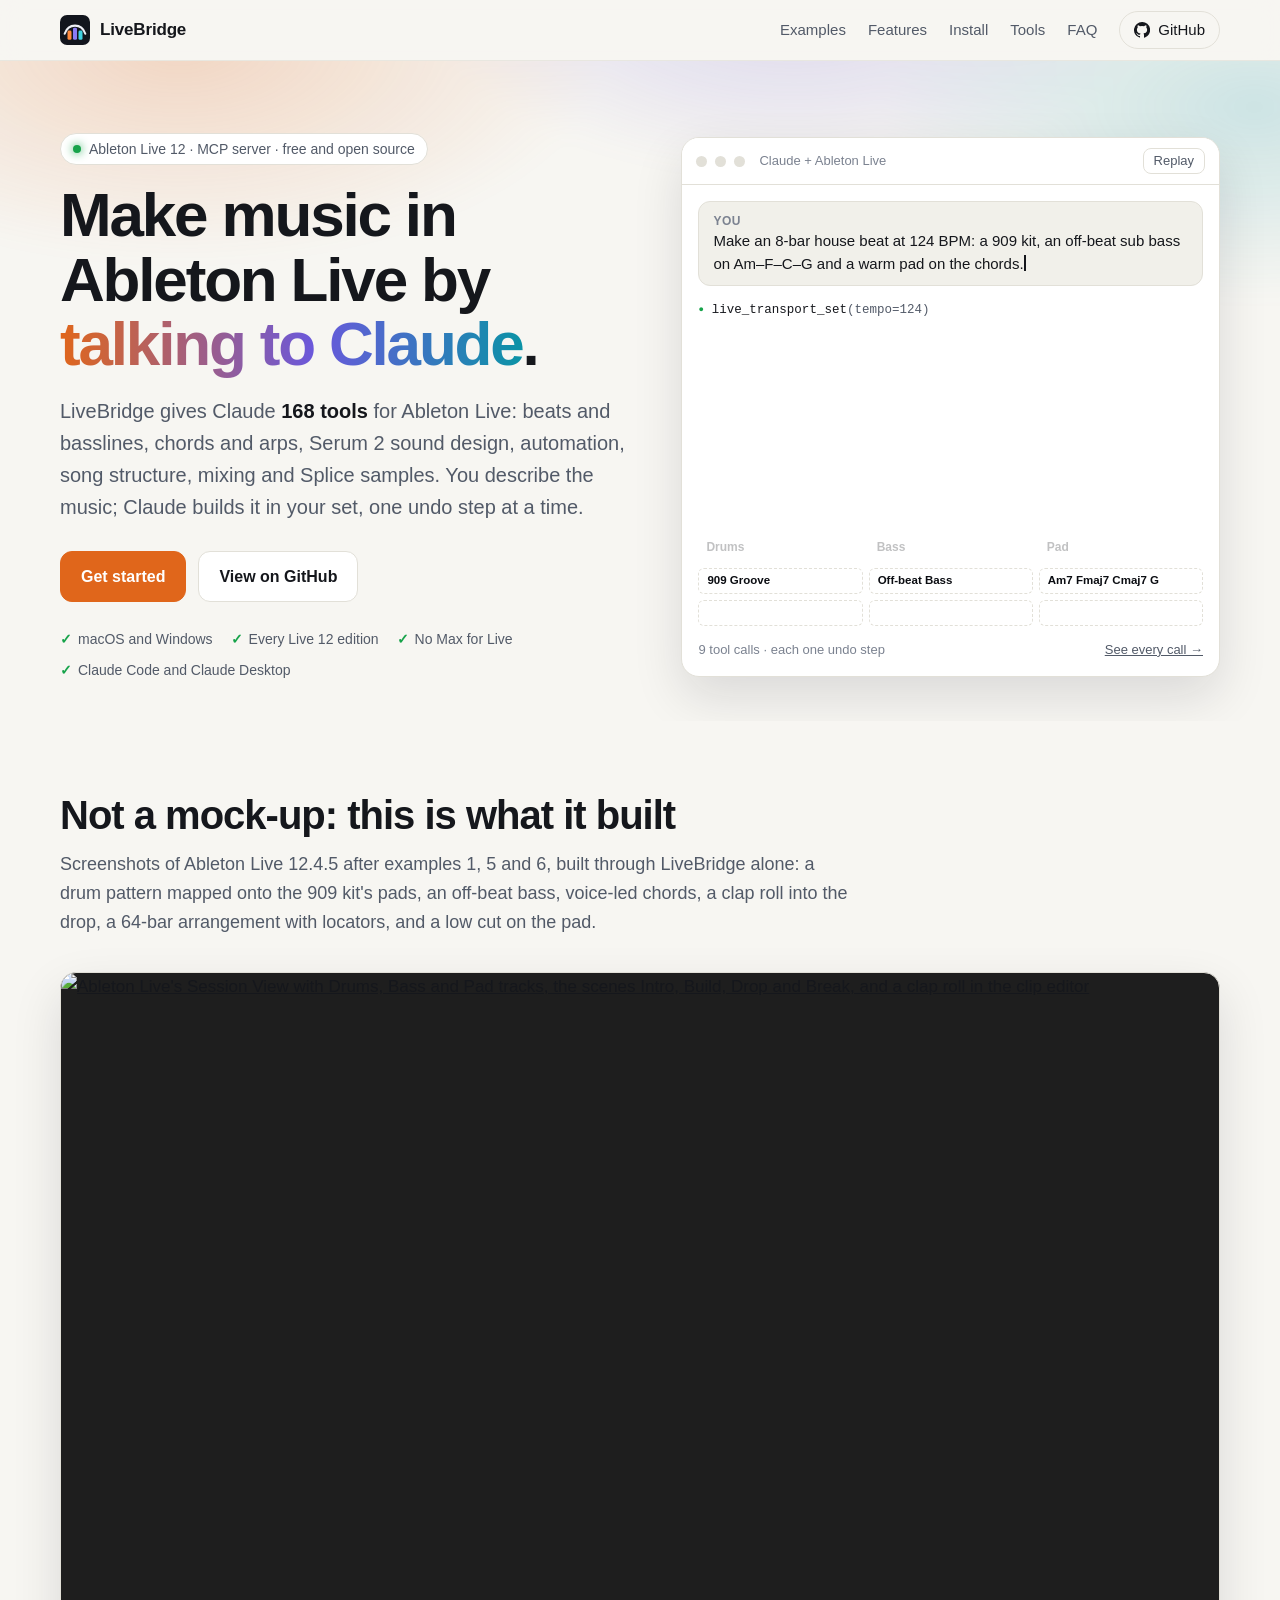
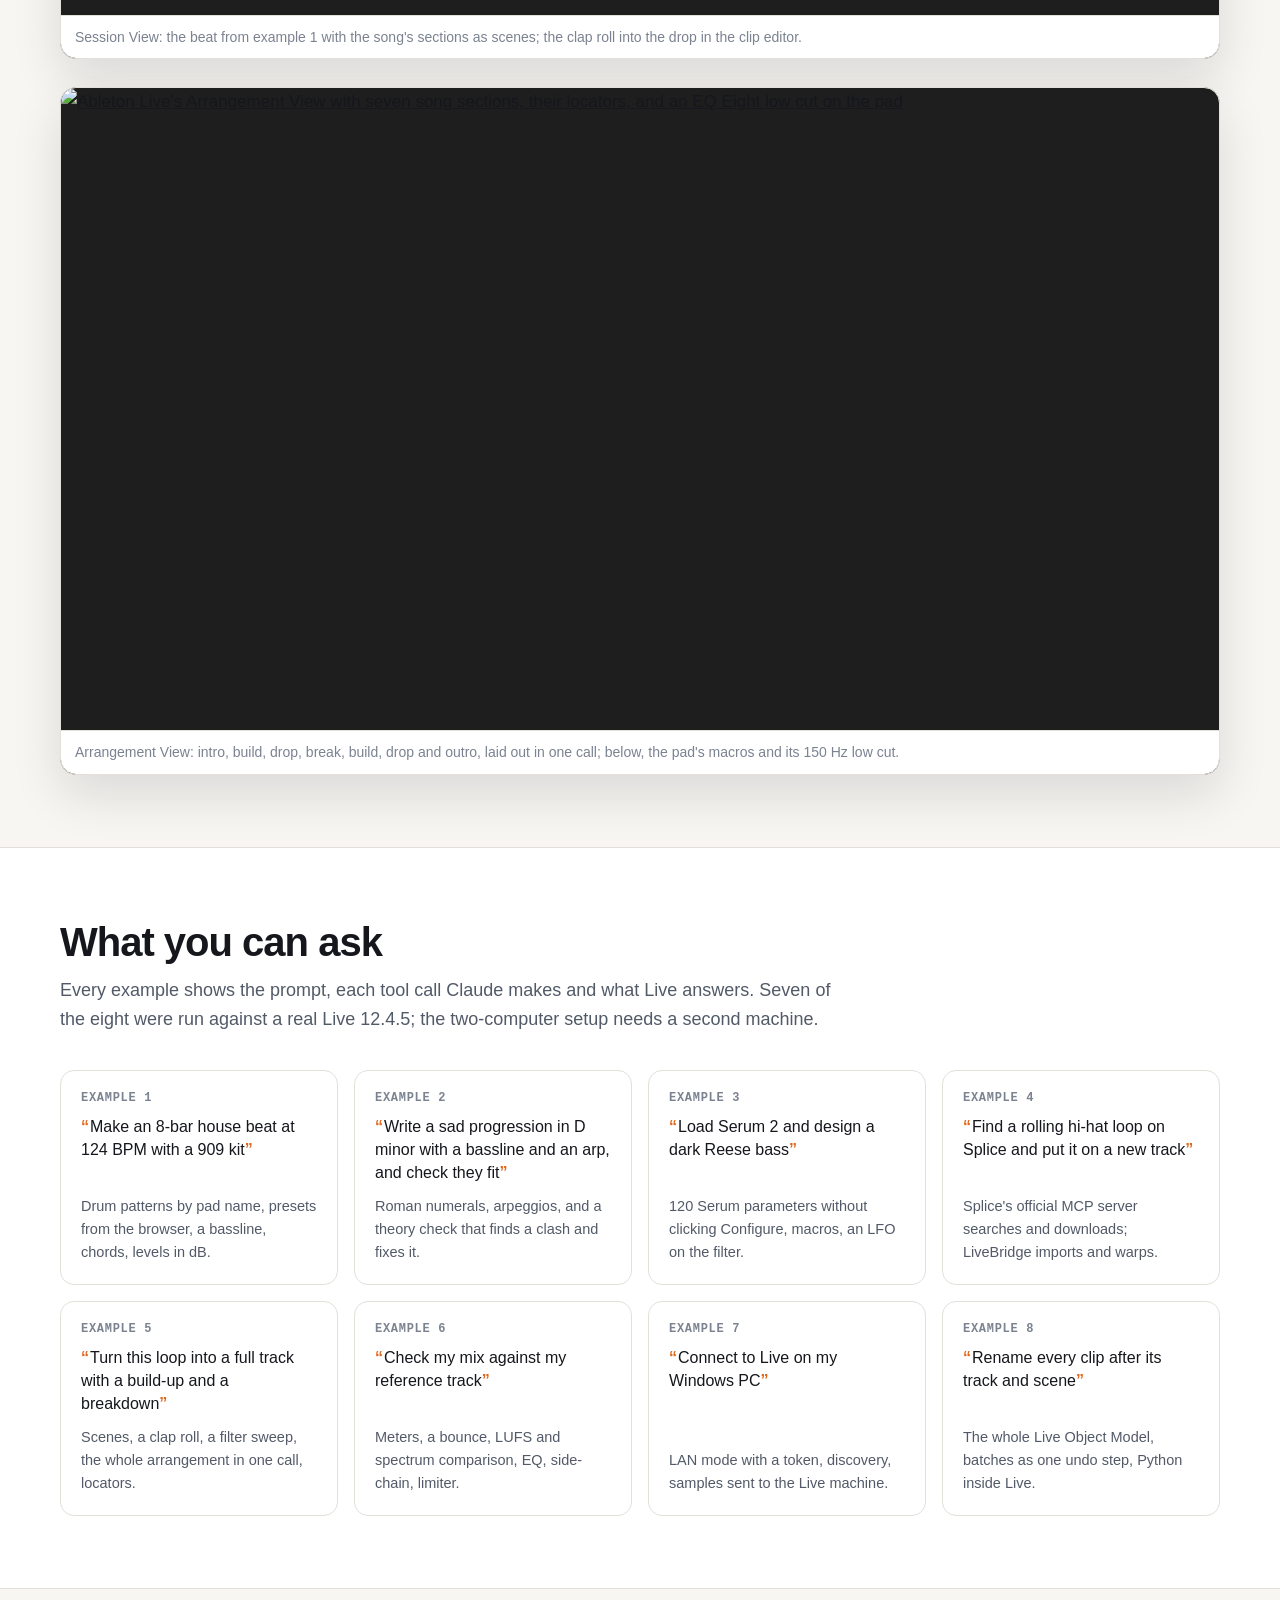
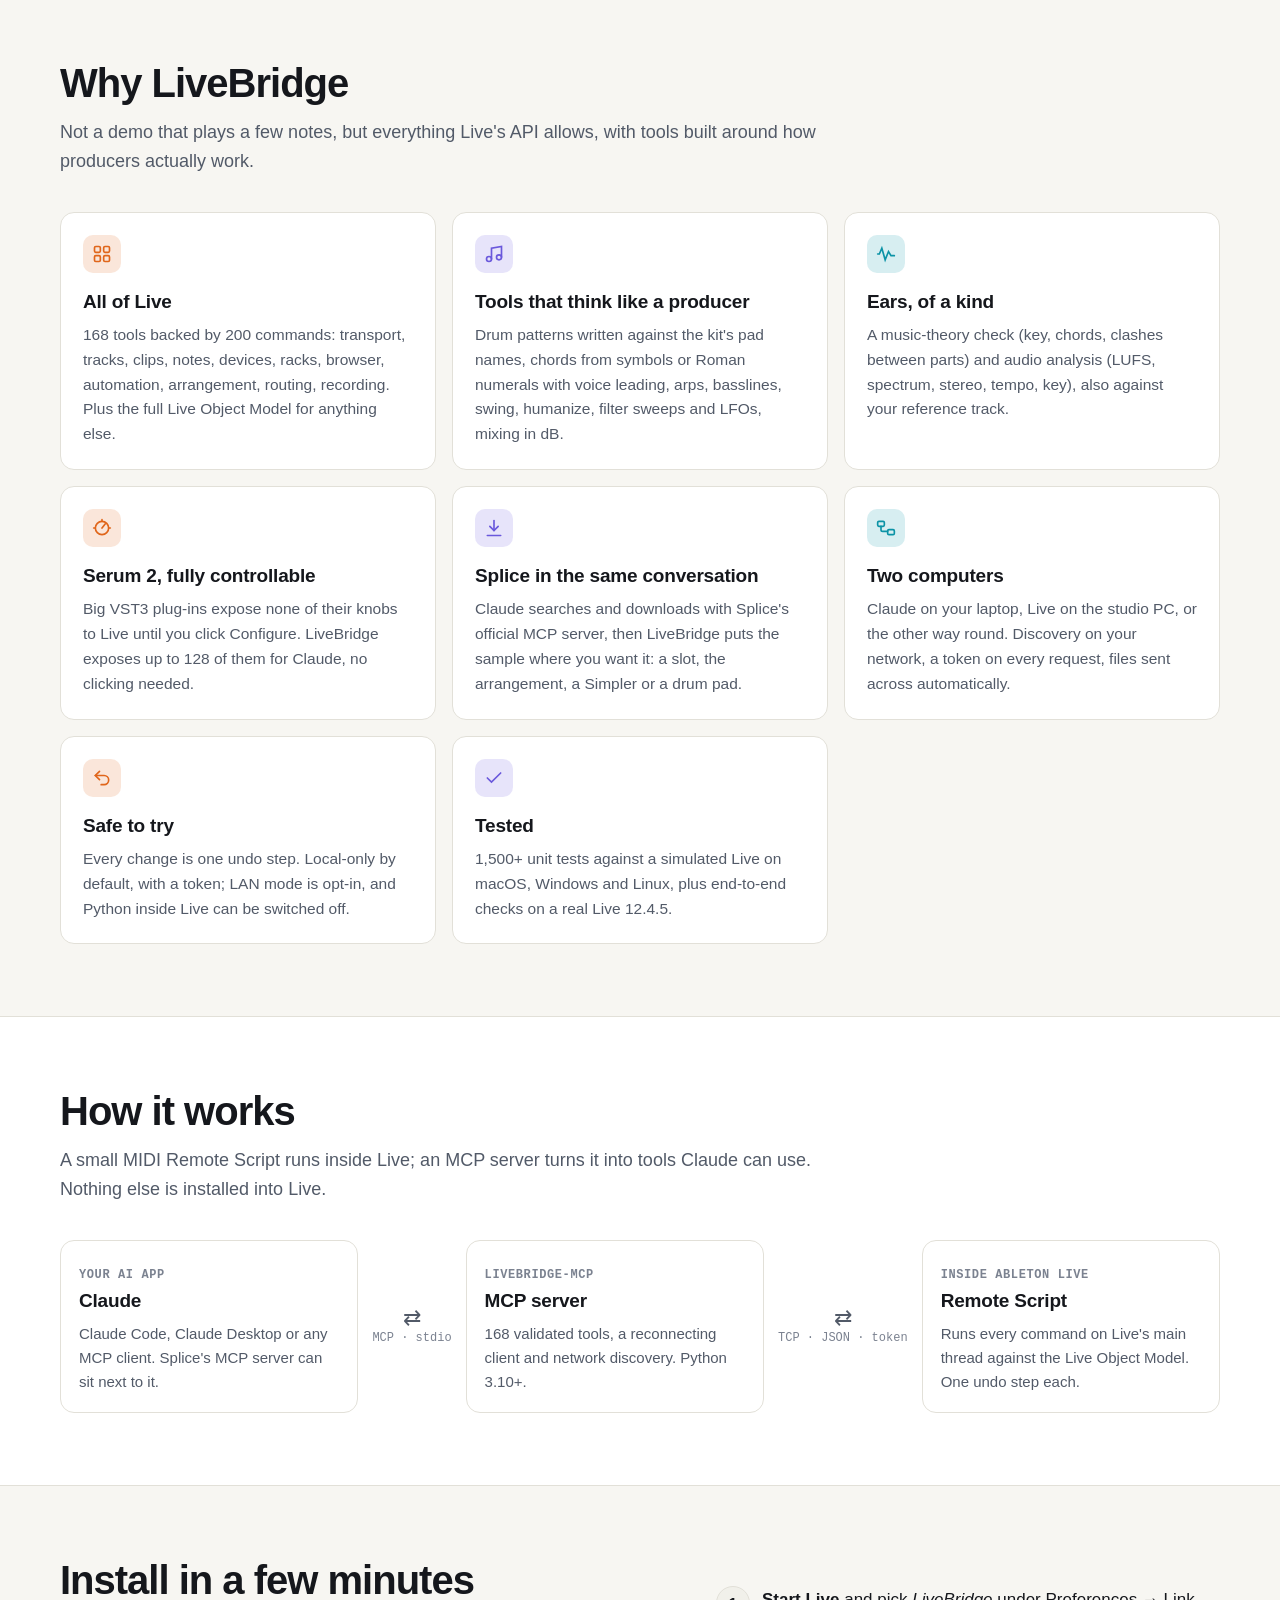
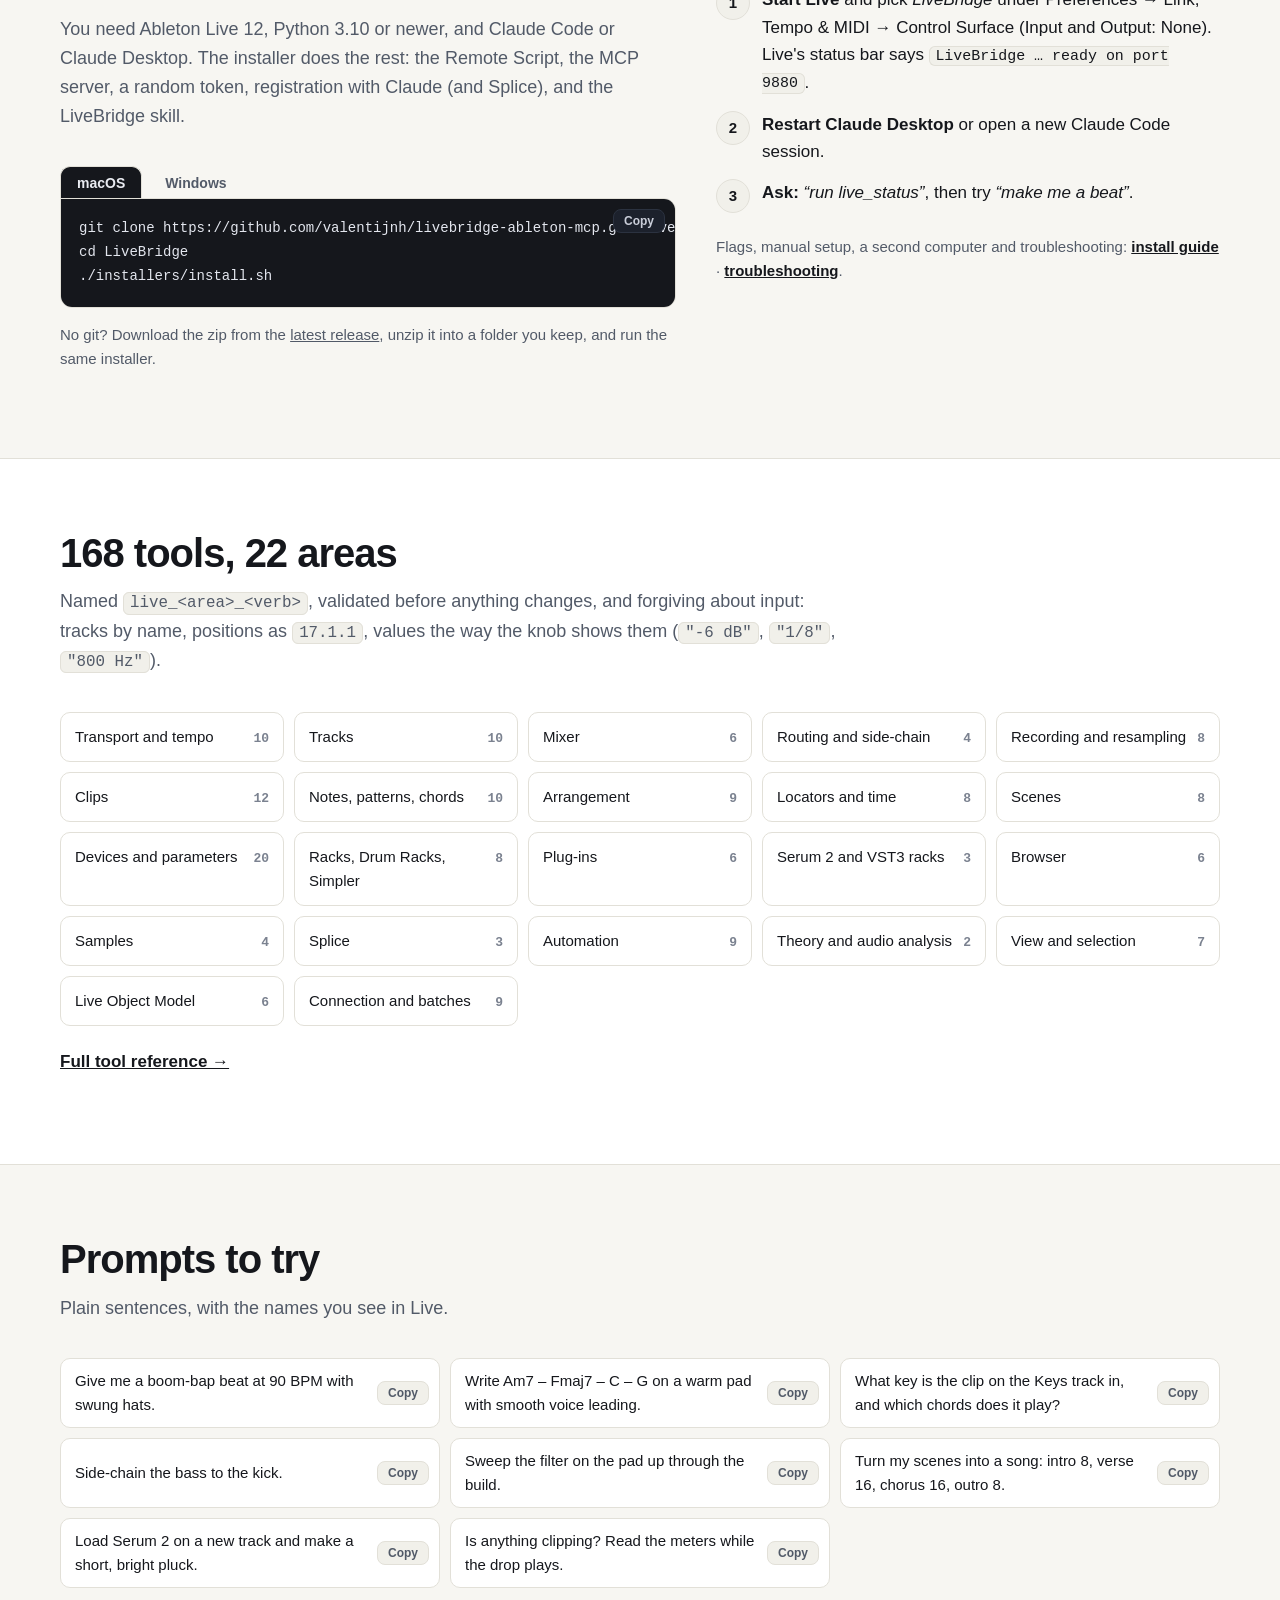
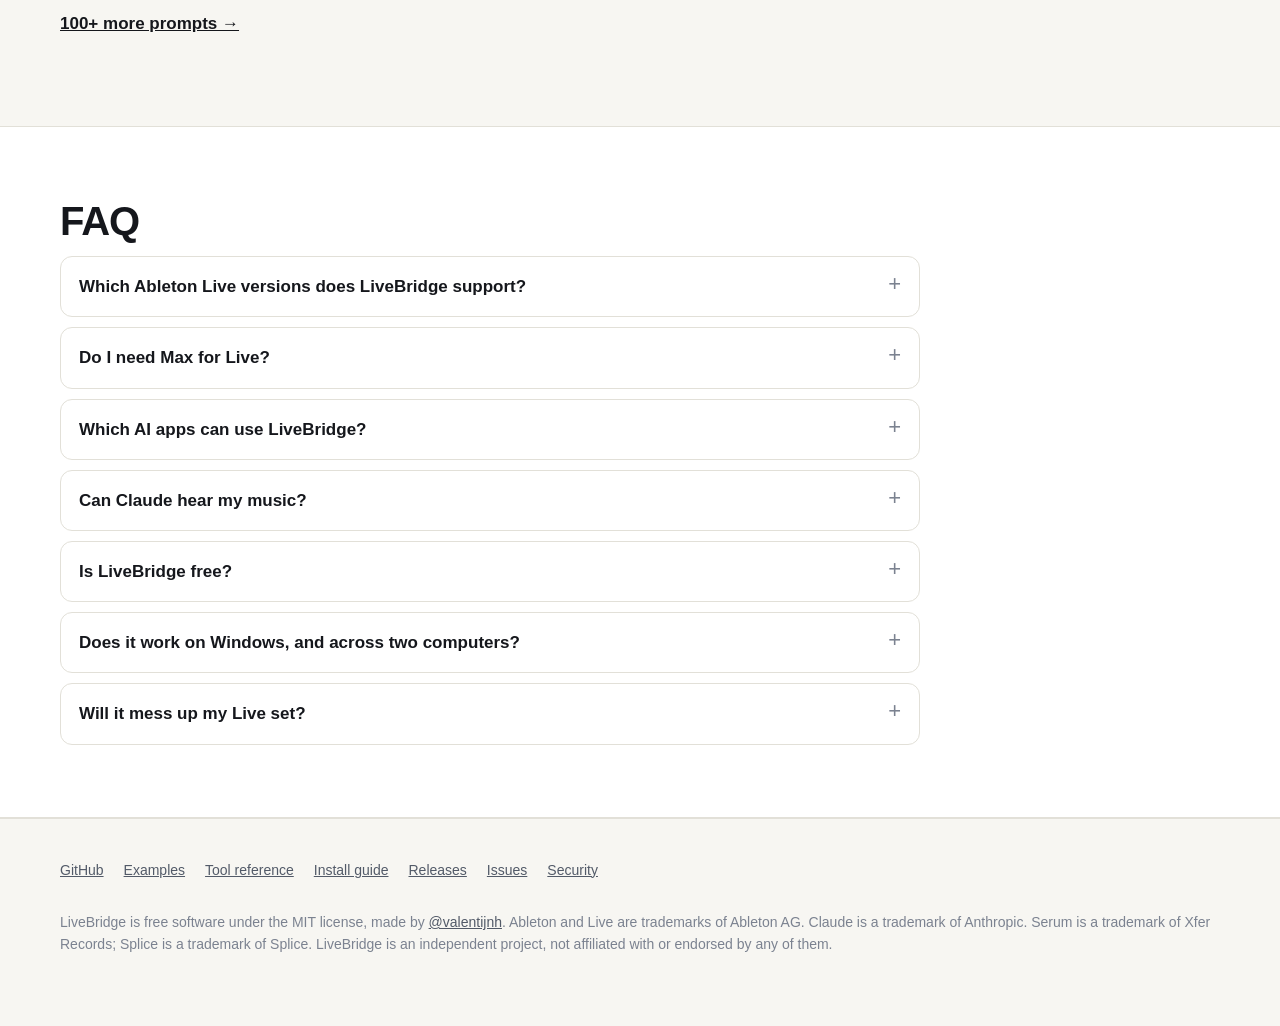
==== site/index.html @ 8981611c "Examples, website and GitHub setup so LiveBridge can be found - README: new front page (what you can" ====
<!doctype html>
<html lang="en">
<head>
<meta charset="utf-8">
<meta name="viewport" content="width=device-width, initial-scale=1">
<title>LiveBridge · Ableton Live MCP server for Claude</title>
<meta name="description" content="Make music in Ableton Live 12 by talking to Claude. Free, open-source MCP server with 168 tools: beats, chords, Serum 2, automation, arrangement, Splice.">
<meta name="keywords" content="Ableton Live MCP, Ableton MCP server, Claude Ableton, AI music production, Model Context Protocol, Ableton Live 12, Serum 2, Splice, Remote Script, Claude Code, Claude Desktop">
<link rel="canonical" href="https://valentijnh.github.io/livebridge-ableton-mcp/">
<meta name="theme-color" content="#0b0d12">
<meta name="color-scheme" content="dark light">
<link rel="icon" href="assets/logo.svg" type="image/svg+xml">
<link rel="apple-touch-icon" href="assets/apple-touch-icon.png">

<meta property="og:type" content="website">
<meta property="og:site_name" content="LiveBridge">
<meta property="og:title" content="LiveBridge · Make music in Ableton Live by talking to Claude">
<meta property="og:description" content="Free, open-source MCP server with 168 tools for Ableton Live 12: beats, chords, Serum 2, automation, arrangement, mixing and Splice samples. macOS and Windows.">
<meta property="og:url" content="https://valentijnh.github.io/livebridge-ableton-mcp/">
<meta property="og:image" content="https://valentijnh.github.io/livebridge-ableton-mcp/assets/social-preview.png">
<meta property="og:image:width" content="1280">
<meta property="og:image:height" content="640">
<meta property="og:image:alt" content="LiveBridge: make music in Ableton Live by talking to Claude">
<meta name="twitter:card" content="summary_large_image">
<meta name="twitter:title" content="LiveBridge · Ableton Live MCP server for Claude">
<meta name="twitter:description" content="Make music in Ableton Live 12 by talking to Claude. 168 tools, macOS and Windows, free and open source.">
<meta name="twitter:image" content="https://valentijnh.github.io/livebridge-ableton-mcp/assets/social-preview.png">

<link rel="stylesheet" href="assets/site.css">
<script src="assets/site.js" defer></script>

<script type="application/ld+json">
{
  "@context": "https://schema.org",
  "@graph": [
    {
      "@type": "SoftwareApplication",
      "@id": "https://valentijnh.github.io/livebridge-ableton-mcp/#app",
      "name": "LiveBridge",
      "alternateName": "LiveBridge Ableton Live MCP server",
      "description": "An MCP server and Ableton Live Remote Script that lets Claude control Ableton Live 12: tracks, clips, MIDI, drum patterns, chords, devices, Serum 2 and other VST3 plug-ins, automation, arrangement, mixing, recording and Splice samples.",
      "url": "https://valentijnh.github.io/livebridge-ableton-mcp/",
      "downloadUrl": "https://github.com/valentijnh/livebridge-ableton-mcp/releases/latest",
      "image": "https://valentijnh.github.io/livebridge-ableton-mcp/assets/social-preview.png",
      "screenshot": "https://valentijnh.github.io/livebridge-ableton-mcp/assets/live-session.png",
      "applicationCategory": "MultimediaApplication",
      "applicationSubCategory": "Music production",
      "operatingSystem": "macOS, Windows",
      "softwareVersion": "1.0.0",
      "softwareRequirements": "Ableton Live 12, Python 3.10+, Claude Code or Claude Desktop",
      "isAccessibleForFree": true,
      "offers": { "@type": "Offer", "price": "0", "priceCurrency": "EUR" },
      "license": "https://opensource.org/licenses/MIT",
      "author": { "@type": "Person", "name": "Valentijn", "url": "https://github.com/valentijnh" },
      "keywords": "Ableton Live, MCP, Model Context Protocol, Claude, AI music production, Serum 2, Splice"
    },
    {
      "@type": "SoftwareSourceCode",
      "name": "livebridge-ableton-mcp",
      "codeRepository": "https://github.com/valentijnh/livebridge-ableton-mcp",
      "programmingLanguage": "Python",
      "license": "https://opensource.org/licenses/MIT",
      "targetProduct": { "@id": "https://valentijnh.github.io/livebridge-ableton-mcp/#app" }
    },
    {
      "@type": "FAQPage",
      "mainEntity": [
        { "@type": "Question", "name": "Which Ableton Live versions does LiveBridge support?",
          "acceptedAnswer": { "@type": "Answer", "text": "Ableton Live 12, in every edition. It was built and verified against Live 12.4.5 Suite. Live 11 is not supported." } },
        { "@type": "Question", "name": "Do I need Max for Live?",
          "acceptedAnswer": { "@type": "Answer", "text": "No. LiveBridge is a MIDI Remote Script, the same kind of script that drives Push and other controllers, so it runs in every edition of Live 12." } },
        { "@type": "Question", "name": "Which AI apps can use LiveBridge?",
          "acceptedAnswer": { "@type": "Answer", "text": "Claude Code and Claude Desktop, which the installer sets up, and any other MCP client that can start a local stdio server." } },
        { "@type": "Question", "name": "Can Claude hear my music?",
          "acceptedAnswer": { "@type": "Answer", "text": "Not directly. Claude reads what Live knows (notes, devices, parameters, levels), checks harmony with a music-theory analysis and measures bounced audio: loudness, spectrum, stereo, tempo and key." } },
        { "@type": "Question", "name": "Is LiveBridge free?",
          "acceptedAnswer": { "@type": "Answer", "text": "Yes, LiveBridge is free and open source under the MIT license. You need Ableton Live 12 and a Claude plan; Splice is optional." } },
        { "@type": "Question", "name": "Does LiveBridge work on Windows and across two computers?",
          "acceptedAnswer": { "@type": "Answer", "text": "Yes. It runs on macOS and Windows, and Claude and Live can run on two different computers in your network, Mac and PC mixed." } },
        { "@type": "Question", "name": "Will it mess up my Live set?",
          "acceptedAnswer": { "@type": "Answer", "text": "Every change Claude makes is one undo step in Live. Claude asks before deleting or overwriting your material and does not start playback or recording unless asked. Save your set yourself: Live's API cannot save." } }
      ]
    }
  ]
}
</script>
</head>
<body>
<a class="skip" href="#main">Skip to content</a>

<header class="top">
  <div class="wrap">
    <a class="brand" href="./" aria-label="LiveBridge home"><img src="assets/logo.svg" alt="" width="30" height="30">LiveBridge</a>
    <nav class="nav" aria-label="Main">
      <a href="#examples">Examples</a>
      <a href="#features">Features</a>
      <a href="#install">Install</a>
      <a href="#tools">Tools</a>
      <a href="#faq">FAQ</a>
      <a class="gh" href="https://github.com/valentijnh/livebridge-ableton-mcp">
        <svg width="16" height="16" viewBox="0 0 16 16" aria-hidden="true" fill="currentColor"><path d="M8 0a8 8 0 0 0-2.53 15.59c.4.07.55-.17.55-.38v-1.33c-2.23.48-2.7-1.07-2.7-1.07-.36-.92-.89-1.17-.89-1.17-.73-.5.05-.49.05-.49.8.06 1.23.83 1.23.83.72 1.22 1.88.87 2.34.66.07-.52.28-.87.5-1.07-1.78-.2-3.64-.89-3.64-3.95 0-.87.31-1.59.82-2.15-.08-.2-.36-1.02.08-2.12 0 0 .67-.21 2.2.82a7.6 7.6 0 0 1 4 0c1.53-1.04 2.2-.82 2.2-.82.44 1.1.16 1.92.08 2.12.51.56.82 1.27.82 2.15 0 3.07-1.87 3.75-3.65 3.95.29.25.54.73.54 1.48v2.2c0 .21.15.46.55.38A8 8 0 0 0 8 0Z"/></svg>
        GitHub
      </a>
    </nav>
  </div>
</header>

<main id="main">
<section class="hero">
  <div class="wrap">
    <div>
      <span class="eyebrow"><span class="dot"></span> Ableton Live 12 · MCP server · free and open source</span>
      <h1>Make music in Ableton Live by <span class="grad">talking to Claude</span>.</h1>
      <p class="lede">LiveBridge gives Claude <strong>168 tools</strong> for Ableton Live: beats and basslines,
        chords and arps, Serum 2 sound design, automation, song structure, mixing and Splice samples.
        You describe the music; Claude builds it in your set, one undo step at a time.</p>
      <div class="cta">
        <a class="btn primary" href="#install">Get started</a>
        <a class="btn" href="https://github.com/valentijnh/livebridge-ableton-mcp">View on GitHub</a>
      </div>
      <ul class="facts">
        <li>macOS and Windows</li>
        <li>Every Live 12 edition</li>
        <li>No Max for Live</li>
        <li>Claude Code and Claude Desktop</li>
      </ul>
    </div>

    <div class="demo" data-demo aria-label="Demo: Claude builds a house beat in Ableton Live">
      <div class="demo-bar"><i></i><i></i><i></i><span>Claude + Ableton Live</span>
        <button type="button" data-replay>Replay</button></div>
      <div class="demo-body">
        <div class="msg you"><b>You</b><span data-typed="Make an 8-bar house beat at 124 BPM: a 909 kit, an off-beat sub bass on Am–F–C–G and a warm pad on the chords."></span><span class="caret" aria-hidden="true"></span></div>
        <ol class="calls" aria-label="Tool calls Claude makes">
          <li><span class="fn">live_transport_set</span>(tempo=124)</li>
          <li><span class="fn">live_browser_load</span>("909 Core Kit", new_track=true)</li>
          <li><span class="fn">live_clip_write_pattern</span>(track="Drums", repeat=8)</li>
          <li><span class="fn">live_browser_load</span>("Sub Bass", new_track=true)</li>
          <li><span class="fn">live_clip_write_pattern</span>(track="Bass", step="1/8")</li>
          <li><span class="fn">live_browser_load</span>("Warm Analog Pad", new_track=true)</li>
          <li><span class="fn">live_clip_write_chords</span>("Am7 Fmaj7 Cmaj7 G")</li>
          <li><span class="fn">live_mixer_set_many</span>(-6 dB, -9 dB, -15 dB)</li>
          <li><span class="fn">live_scene_fire</span>(scene="Groove")</li>
        </ol>
        <div class="session" aria-label="Live's Session View">
          <div class="head" data-after="1" data-color="c-orange">Drums</div>
          <div class="head" data-after="3" data-color="c-violet">Bass</div>
          <div class="head" data-after="5" data-color="c-cyan">Pad</div>
          <div class="clip" data-after="2" data-color="c-orange">909 Groove</div>
          <div class="clip" data-after="4" data-color="c-violet">Off-beat Bass</div>
          <div class="clip" data-after="6" data-color="c-cyan">Am7 Fmaj7 Cmaj7 G</div>
          <div class="clip"></div><div class="clip"></div><div class="clip"></div>
        </div>
        <div class="demo-foot"><span>9 tool calls · each one undo step</span>
          <a href="https://github.com/valentijnh/livebridge-ableton-mcp/blob/main/examples/01-house-beat.md">See every call →</a></div>
      </div>
    </div>
  </div>
</section>

<section id="result" aria-labelledby="result-title">
  <div class="wrap">
    <h2 id="result-title">Not a mock-up: this is what it built</h2>
    <p class="sub">Screenshots of Ableton Live 12.4.5 after examples 1, 5 and 6, built through
      LiveBridge alone: a drum pattern mapped onto the 909 kit's pads, an off-beat bass,
      voice-led chords, a clap roll into the drop, a 64-bar arrangement with locators, and a
      low cut on the pad.</p>
    <div class="shots">
      <figure class="shot">
        <a href="assets/live-session.png"><img src="assets/live-session.png" alt="Ableton Live's Session View with Drums, Bass and Pad tracks, the scenes Intro, Build, Drop and Break, and a clap roll in the clip editor" width="2880" height="1596" loading="lazy"></a>
        <figcaption>Session View: the beat from example 1 with the song's sections as scenes; the clap roll into the drop in the clip editor.</figcaption>
      </figure>
      <figure class="shot">
        <a href="assets/live-arrangement.png"><img src="assets/live-arrangement.png" alt="Ableton Live's Arrangement View with seven song sections, their locators, and an EQ Eight low cut on the pad" width="2880" height="1596" loading="lazy"></a>
        <figcaption>Arrangement View: intro, build, drop, break, build, drop and outro, laid out in one call; below, the pad's macros and its 150 Hz low cut.</figcaption>
      </figure>
    </div>
  </div>
</section>

<section id="examples" class="alt" aria-labelledby="examples-title">
  <div class="wrap">
    <h2 id="examples-title">What you can ask</h2>
    <p class="sub">Every example shows the prompt, each tool call Claude makes and what Live
      answers. Seven of the eight were run against a real Live 12.4.5; the two-computer setup
      needs a second machine.</p>
    <div class="cards">
      <a class="card" href="https://github.com/valentijnh/livebridge-ableton-mcp/blob/main/examples/01-house-beat.md">
        <span class="num">EXAMPLE 1</span>
        <span class="quote">Make an 8-bar house beat at 124 BPM with a 909 kit</span>
        <span class="what">Drum patterns by pad name, presets from the browser, a bassline, chords, levels in dB.</span>
      </a>
      <a class="card" href="https://github.com/valentijnh/livebridge-ableton-mcp/blob/main/examples/02-chords-bass-arp.md">
        <span class="num">EXAMPLE 2</span>
        <span class="quote">Write a sad progression in D minor with a bassline and an arp, and check they fit</span>
        <span class="what">Roman numerals, arpeggios, and a theory check that finds a clash and fixes it.</span>
      </a>
      <a class="card" href="https://github.com/valentijnh/livebridge-ableton-mcp/blob/main/examples/03-serum-2-reese-bass.md">
        <span class="num">EXAMPLE 3</span>
        <span class="quote">Load Serum 2 and design a dark Reese bass</span>
        <span class="what">120 Serum parameters without clicking Configure, macros, an LFO on the filter.</span>
      </a>
      <a class="card" href="https://github.com/valentijnh/livebridge-ableton-mcp/blob/main/examples/04-splice-samples.md">
        <span class="num">EXAMPLE 4</span>
        <span class="quote">Find a rolling hi-hat loop on Splice and put it on a new track</span>
        <span class="what">Splice's official MCP server searches and downloads; LiveBridge imports and warps.</span>
      </a>
      <a class="card" href="https://github.com/valentijnh/livebridge-ableton-mcp/blob/main/examples/05-song-structure.md">
        <span class="num">EXAMPLE 5</span>
        <span class="quote">Turn this loop into a full track with a build-up and a breakdown</span>
        <span class="what">Scenes, a clap roll, a filter sweep, the whole arrangement in one call, locators.</span>
      </a>
      <a class="card" href="https://github.com/valentijnh/livebridge-ableton-mcp/blob/main/examples/06-mix-check.md">
        <span class="num">EXAMPLE 6</span>
        <span class="quote">Check my mix against my reference track</span>
        <span class="what">Meters, a bounce, LUFS and spectrum comparison, EQ, side-chain, limiter.</span>
      </a>
      <a class="card" href="https://github.com/valentijnh/livebridge-ableton-mcp/blob/main/examples/07-two-computers.md">
        <span class="num">EXAMPLE 7</span>
        <span class="quote">Connect to Live on my Windows PC</span>
        <span class="what">LAN mode with a token, discovery, samples sent to the Live machine.</span>
      </a>
      <a class="card" href="https://github.com/valentijnh/livebridge-ableton-mcp/blob/main/examples/08-escape-hatches.md">
        <span class="num">EXAMPLE 8</span>
        <span class="quote">Rename every clip after its track and scene</span>
        <span class="what">The whole Live Object Model, batches as one undo step, Python inside Live.</span>
      </a>
    </div>
  </div>
</section>

<section id="features" aria-labelledby="features-title">
  <div class="wrap">
    <h2 id="features-title">Why LiveBridge</h2>
    <p class="sub">Not a demo that plays a few notes, but everything Live's API allows, with tools
      built around how producers actually work.</p>
    <div class="features">
      <div class="feature" style="--c: var(--orange)">
        <div class="ico"><svg viewBox="0 0 24 24" fill="none" stroke="currentColor" stroke-width="2" stroke-linecap="round" aria-hidden="true"><rect x="3" y="3" width="7" height="7" rx="1.5"/><rect x="14" y="3" width="7" height="7" rx="1.5"/><rect x="3" y="14" width="7" height="7" rx="1.5"/><rect x="14" y="14" width="7" height="7" rx="1.5"/></svg></div>
        <h3>All of Live</h3>
        <p>168 tools backed by 200 commands: transport, tracks, clips, notes, devices, racks, browser, automation, arrangement, routing, recording. Plus the full Live Object Model for anything else.</p>
      </div>
      <div class="feature" style="--c: var(--violet)">
        <div class="ico"><svg viewBox="0 0 24 24" fill="none" stroke="currentColor" stroke-width="2" stroke-linecap="round" aria-hidden="true"><path d="M9 18V5l12-2v13"/><circle cx="6" cy="18" r="3"/><circle cx="18" cy="16" r="3"/></svg></div>
        <h3>Tools that think like a producer</h3>
        <p>Drum patterns written against the kit's pad names, chords from symbols or Roman numerals with voice leading, arps, basslines, swing, humanize, filter sweeps and LFOs, mixing in dB.</p>
      </div>
      <div class="feature" style="--c: var(--cyan)">
        <div class="ico"><svg viewBox="0 0 24 24" fill="none" stroke="currentColor" stroke-width="2" stroke-linecap="round" aria-hidden="true"><path d="M2 12h2l3-7 4 14 4-10 3 5h4"/></svg></div>
        <h3>Ears, of a kind</h3>
        <p>A music-theory check (key, chords, clashes between parts) and audio analysis (LUFS, spectrum, stereo, tempo, key), also against your reference track.</p>
      </div>
      <div class="feature" style="--c: var(--orange)">
        <div class="ico"><svg viewBox="0 0 24 24" fill="none" stroke="currentColor" stroke-width="2" stroke-linecap="round" aria-hidden="true"><circle cx="12" cy="12" r="8"/><path d="M12 12 16 7"/><path d="M12 2v2M22 12h-2M4 12H2"/></svg></div>
        <h3>Serum 2, fully controllable</h3>
        <p>Big VST3 plug-ins expose none of their knobs to Live until you click Configure. LiveBridge exposes up to 128 of them for Claude, no clicking needed.</p>
      </div>
      <div class="feature" style="--c: var(--violet)">
        <div class="ico"><svg viewBox="0 0 24 24" fill="none" stroke="currentColor" stroke-width="2" stroke-linecap="round" aria-hidden="true"><path d="M12 3v12"/><path d="m7 10 5 5 5-5"/><path d="M4 21h16"/></svg></div>
        <h3>Splice in the same conversation</h3>
        <p>Claude searches and downloads with Splice's official MCP server, then LiveBridge puts the sample where you want it: a slot, the arrangement, a Simpler or a drum pad.</p>
      </div>
      <div class="feature" style="--c: var(--cyan)">
        <div class="ico"><svg viewBox="0 0 24 24" fill="none" stroke="currentColor" stroke-width="2" stroke-linecap="round" aria-hidden="true"><rect x="2" y="4" width="8" height="6" rx="1.5"/><rect x="14" y="14" width="8" height="6" rx="1.5"/><path d="M6 10v4a2 2 0 0 0 2 2h6"/></svg></div>
        <h3>Two computers</h3>
        <p>Claude on your laptop, Live on the studio PC, or the other way round. Discovery on your network, a token on every request, files sent across automatically.</p>
      </div>
      <div class="feature" style="--c: var(--orange)">
        <div class="ico"><svg viewBox="0 0 24 24" fill="none" stroke="currentColor" stroke-width="2" stroke-linecap="round" aria-hidden="true"><path d="M9 14 4 9l5-5"/><path d="M4 9h10.5a5.5 5.5 0 0 1 0 11H11"/></svg></div>
        <h3>Safe to try</h3>
        <p>Every change is one undo step. Local-only by default, with a token; LAN mode is opt-in, and Python inside Live can be switched off.</p>
      </div>
      <div class="feature" style="--c: var(--violet)">
        <div class="ico"><svg viewBox="0 0 24 24" fill="none" stroke="currentColor" stroke-width="2" stroke-linecap="round" aria-hidden="true"><path d="M20 6 9 17l-5-5"/></svg></div>
        <h3>Tested</h3>
        <p>1,500+ unit tests against a simulated Live on macOS, Windows and Linux, plus end-to-end checks on a real Live 12.4.5.</p>
      </div>
    </div>
  </div>
</section>

<section id="how" class="alt" aria-labelledby="how-title">
  <div class="wrap">
    <h2 id="how-title">How it works</h2>
    <p class="sub">A small MIDI Remote Script runs inside Live; an MCP server turns it into tools
      Claude can use. Nothing else is installed into Live.</p>
    <div class="flow">
      <div class="node"><small>Your AI app</small><h3>Claude</h3><p>Claude Code, Claude Desktop or any MCP client. Splice's MCP server can sit next to it.</p></div>
      <div class="arrow"><div><span>⇄</span>MCP · stdio</div></div>
      <div class="node"><small>livebridge-mcp</small><h3>MCP server</h3><p>168 validated tools, a reconnecting client and network discovery. Python 3.10+.</p></div>
      <div class="arrow"><div><span>⇄</span>TCP · JSON · token</div></div>
      <div class="node"><small>Inside Ableton Live</small><h3>Remote Script</h3><p>Runs every command on Live's main thread against the Live Object Model. One undo step each.</p></div>
    </div>
  </div>
</section>

<section id="install" aria-labelledby="install-title">
  <div class="wrap two">
    <div>
      <h2 id="install-title">Install in a few minutes</h2>
      <p class="sub">You need Ableton Live 12, Python 3.10 or newer, and Claude Code or Claude
        Desktop. The installer does the rest: the Remote Script, the MCP server, a random token,
        registration with Claude (and Splice), and the LiveBridge skill.</p>
      <div class="tabs" role="tablist" aria-label="Operating system">
        <button class="tab" role="tab" id="tab-mac" aria-controls="panel-mac" data-os="macos">macOS</button>
        <button class="tab" role="tab" id="tab-win" aria-controls="panel-win" data-os="windows">Windows</button>
      </div>
      <div class="code" id="panel-mac" role="tabpanel" aria-labelledby="tab-mac">
<pre id="code-mac">git clone https://github.com/valentijnh/livebridge-ableton-mcp.git LiveBridge
cd LiveBridge
./installers/install.sh</pre>
        <button class="copy" type="button" data-copy="code-mac">Copy</button>
      </div>
      <div class="code" id="panel-win" role="tabpanel" aria-labelledby="tab-win" hidden>
<pre id="code-win">git clone https://github.com/valentijnh/livebridge-ableton-mcp.git LiveBridge
cd LiveBridge
powershell -ExecutionPolicy Bypass -File installers\install.ps1</pre>
        <button class="copy" type="button" data-copy="code-win">Copy</button>
      </div>
      <p class="note">No git? Download the zip from the
        <a href="https://github.com/valentijnh/livebridge-ableton-mcp/releases/latest">latest release</a>,
        unzip it into a folder you keep, and run the same installer.</p>
    </div>
    <div>
      <ol class="steps">
        <li><div><strong>Start Live</strong> and pick <em>LiveBridge</em> under
          Preferences → Link, Tempo &amp; MIDI → Control Surface (Input and Output: None).
          Live's status bar says <code>LiveBridge … ready on port 9880</code>.</div></li>
        <li><div><strong>Restart Claude Desktop</strong> or open a new Claude Code session.</div></li>
        <li><div><strong>Ask:</strong> <em>“run live_status”</em>, then try
          <em>“make me a beat”</em>.</div></li>
      </ol>
      <p class="note more">Flags, manual setup, a second computer and troubleshooting:
        <a href="https://github.com/valentijnh/livebridge-ableton-mcp/blob/main/docs/INSTALL.md">install guide</a> ·
        <a href="https://github.com/valentijnh/livebridge-ableton-mcp/blob/main/docs/TROUBLESHOOTING.md">troubleshooting</a>.</p>
    </div>
  </div>
</section>

<section id="tools" class="alt" aria-labelledby="tools-title">
  <div class="wrap">
    <h2 id="tools-title">168 tools, 22 areas</h2>
    <p class="sub">Named <code>live_&lt;area&gt;_&lt;verb&gt;</code>, validated before anything changes,
      and forgiving about input: tracks by name, positions as <code>17.1.1</code>, values the way the
      knob shows them (<code>"-6 dB"</code>, <code>"1/8"</code>, <code>"800 Hz"</code>).</p>
    <div class="areas">
      <div class="area">Transport and tempo <b>10</b></div>
      <div class="area">Tracks <b>10</b></div>
      <div class="area">Mixer <b>6</b></div>
      <div class="area">Routing and side-chain <b>4</b></div>
      <div class="area">Recording and resampling <b>8</b></div>
      <div class="area">Clips <b>12</b></div>
      <div class="area">Notes, patterns, chords <b>10</b></div>
      <div class="area">Arrangement <b>9</b></div>
      <div class="area">Locators and time <b>8</b></div>
      <div class="area">Scenes <b>8</b></div>
      <div class="area">Devices and parameters <b>20</b></div>
      <div class="area">Racks, Drum Racks, Simpler <b>8</b></div>
      <div class="area">Plug-ins <b>6</b></div>
      <div class="area">Serum 2 and VST3 racks <b>3</b></div>
      <div class="area">Browser <b>6</b></div>
      <div class="area">Samples <b>4</b></div>
      <div class="area">Splice <b>3</b></div>
      <div class="area">Automation <b>9</b></div>
      <div class="area">Theory and audio analysis <b>2</b></div>
      <div class="area">View and selection <b>7</b></div>
      <div class="area">Live Object Model <b>6</b></div>
      <div class="area">Connection and batches <b>9</b></div>
    </div>
    <p class="more"><a href="https://github.com/valentijnh/livebridge-ableton-mcp/blob/main/docs/TOOLS.md">Full tool reference →</a></p>
  </div>
</section>

<section id="prompts" aria-labelledby="prompts-title">
  <div class="wrap">
    <h2 id="prompts-title">Prompts to try</h2>
    <p class="sub">Plain sentences, with the names you see in Live.</p>
    <div class="prompts">
      <div class="prompt"><span>Give me a boom-bap beat at 90 BPM with swung hats.</span><button type="button" data-copy>Copy</button></div>
      <div class="prompt"><span>Write Am7 – Fmaj7 – C – G on a warm pad with smooth voice leading.</span><button type="button" data-copy>Copy</button></div>
      <div class="prompt"><span>What key is the clip on the Keys track in, and which chords does it play?</span><button type="button" data-copy>Copy</button></div>
      <div class="prompt"><span>Side-chain the bass to the kick.</span><button type="button" data-copy>Copy</button></div>
      <div class="prompt"><span>Sweep the filter on the pad up through the build.</span><button type="button" data-copy>Copy</button></div>
      <div class="prompt"><span>Turn my scenes into a song: intro 8, verse 16, chorus 16, outro 8.</span><button type="button" data-copy>Copy</button></div>
      <div class="prompt"><span>Load Serum 2 on a new track and make a short, bright pluck.</span><button type="button" data-copy>Copy</button></div>
      <div class="prompt"><span>Is anything clipping? Read the meters while the drop plays.</span><button type="button" data-copy>Copy</button></div>
    </div>
    <p class="more"><a href="https://github.com/valentijnh/livebridge-ableton-mcp/blob/main/examples/prompts.md">100+ more prompts →</a></p>
  </div>
</section>

<section id="faq" class="alt" aria-labelledby="faq-title">
  <div class="wrap">
    <h2 id="faq-title">FAQ</h2>
    <div class="faq">
      <details><summary>Which Ableton Live versions does LiveBridge support?</summary>
        <p>Ableton Live 12, in every edition. It was built and verified against Live 12.4.5 Suite. Live 11 is not supported: the Remote Script is written for the Python 3.11 that Live 12 embeds.</p></details>
      <details><summary>Do I need Max for Live?</summary>
        <p>No. LiveBridge is a MIDI Remote Script, the same kind of script that drives Push and other controllers, so it runs in every edition of Live 12.</p></details>
      <details><summary>Which AI apps can use LiveBridge?</summary>
        <p>Claude Code and Claude Desktop, which the installer sets up together with the LiveBridge skill, and any other MCP client that can start a local (stdio) server.</p></details>
      <details><summary>Can Claude hear my music?</summary>
        <p>Not directly. Claude reads what Live knows (notes, devices, parameters, levels), checks harmony with a music-theory analysis and measures bounced audio: loudness, spectrum, stereo, tempo and key. Your ears still have the final say.</p></details>
      <details><summary>Is LiveBridge free?</summary>
        <p>Yes, free and open source under the MIT license. You need Ableton Live 12 and a Claude plan; Splice is optional (searching is free, downloads use your Splice credits).</p></details>
      <details><summary>Does it work on Windows, and across two computers?</summary>
        <p>Yes. It runs on macOS and Windows, and Claude and Live can run on two different computers in your network, Mac and PC mixed.</p></details>
      <details><summary>Will it mess up my Live set?</summary>
        <p>Every change Claude makes is one undo step in Live. Claude asks before deleting or overwriting your material and doesn't start playback or recording unless asked. Save your set yourself: Live's API cannot save.</p></details>
    </div>
  </div>
</section>
</main>

<footer>
  <div class="wrap">
    <nav aria-label="Footer">
      <a href="https://github.com/valentijnh/livebridge-ableton-mcp">GitHub</a>
      <a href="https://github.com/valentijnh/livebridge-ableton-mcp/tree/main/examples">Examples</a>
      <a href="https://github.com/valentijnh/livebridge-ableton-mcp/blob/main/docs/TOOLS.md">Tool reference</a>
      <a href="https://github.com/valentijnh/livebridge-ableton-mcp/blob/main/docs/INSTALL.md">Install guide</a>
      <a href="https://github.com/valentijnh/livebridge-ableton-mcp/releases">Releases</a>
      <a href="https://github.com/valentijnh/livebridge-ableton-mcp/issues">Issues</a>
      <a href="https://github.com/valentijnh/livebridge-ableton-mcp/blob/main/SECURITY.md">Security</a>
    </nav>
    <p>LiveBridge is free software under the MIT license, made by <a href="https://github.com/valentijnh">@valentijnh</a>.
      Ableton and Live are trademarks of Ableton AG. Claude is a trademark of Anthropic. Serum is a
      trademark of Xfer Records; Splice is a trademark of Splice. LiveBridge is an independent project,
      not affiliated with or endorsed by any of them.</p>
  </div>
</footer>
</body>
</html>
---- site/assets/site.css ----
/* LiveBridge site. No external fonts or scripts: fast, private, works offline. */
:root {
  color-scheme: dark;
  --bg: #0b0d12;
  --bg-2: #10131a;
  --panel: #151922;
  --panel-2: #1b202b;
  --line: #262c39;
  --text: #e9ebf1;
  --muted: #9ba3b4;
  --faint: #6b7385;
  --orange: #ff8a3d;
  --violet: #8b7cf6;
  --cyan: #3fd0e0;
  --green: #4ade80;
  --accent: var(--orange);
  --accent-ink: #1a0e05;
  --code-bg: #0e1117;
  --shadow: 0 20px 60px rgba(0, 0, 0, .45);
  --radius: 14px;
  --sans: -apple-system, BlinkMacSystemFont, "Segoe UI", Inter, Roboto, "Helvetica Neue", Arial, sans-serif;
  --mono: ui-monospace, "SF Mono", SFMono-Regular, Menlo, Consolas, "Liberation Mono", monospace;
}

@media (prefers-color-scheme: light) {
  :root {
    color-scheme: light;
    --bg: #f7f6f2;
    --bg-2: #ffffff;
    --panel: #ffffff;
    --panel-2: #f1f0ea;
    --line: #e2e0d8;
    --text: #15171c;
    --muted: #525a68;
    --faint: #7b8290;
    --orange: #e0661b;
    --violet: #6a58dc;
    --cyan: #0b93a6;
    --green: #16a34a;
    --accent-ink: #ffffff;
    --code-bg: #15171c;
    --shadow: 0 20px 50px rgba(20, 20, 30, .12);
  }
}

*, *::before, *::after { box-sizing: border-box; }
html { scroll-behavior: smooth; -webkit-text-size-adjust: 100%; }
@media (prefers-reduced-motion: reduce) { html { scroll-behavior: auto; } }
body {
  margin: 0;
  background: var(--bg);
  color: var(--text);
  font: 17px/1.6 var(--sans);
  -webkit-font-smoothing: antialiased;
}
img, svg { max-width: 100%; height: auto; }
a { color: inherit; }
a:focus-visible, button:focus-visible, summary:focus-visible {
  outline: 2px solid var(--cyan); outline-offset: 3px; border-radius: 6px;
}
code, pre, kbd { font-family: var(--mono); font-size: .88em; }
:not(pre) > code {
  background: var(--panel-2); border: 1px solid var(--line); border-radius: 6px; padding: .08em .38em;
}

.wrap { width: min(1160px, 100% - 32px); margin-inline: auto; }
.skip { position: absolute; left: -999px; }
.skip:focus { left: 16px; top: 16px; z-index: 10; background: var(--panel); padding: 8px 12px; }

/* --- header ---------------------------------------------------------------------------- */
.top {
  position: sticky; top: 0; z-index: 5;
  background: color-mix(in srgb, var(--bg) 82%, transparent);
  backdrop-filter: saturate(160%) blur(12px);
  border-bottom: 1px solid color-mix(in srgb, var(--line) 70%, transparent);
}
.top .wrap { display: flex; align-items: center; gap: 24px; height: 60px; }
.brand { display: flex; align-items: center; gap: 10px; text-decoration: none; font-weight: 700; letter-spacing: -.01em; }
.brand img { width: 30px; height: 30px; }
.nav { display: flex; gap: 22px; margin-left: auto; align-items: center; }
.nav a { text-decoration: none; color: var(--muted); font-size: 15px; }
.nav a:hover { color: var(--text); }
.nav .gh {
  color: var(--text); border: 1px solid var(--line); border-radius: 999px; padding: 6px 14px;
  display: inline-flex; gap: 8px; align-items: center;
}
.nav .gh:hover { border-color: var(--faint); }
@media (max-width: 760px) { .nav a:not(.gh) { display: none; } }

/* --- hero -------------------------------------------------------------------------------- */
.hero { padding: 72px 0 40px; position: relative; overflow: hidden; }
.hero::before {
  content: ""; position: absolute; inset: -40% -10% auto; height: 620px; z-index: -1;
  background:
    radial-gradient(40% 50% at 20% 40%, color-mix(in srgb, var(--orange) 22%, transparent), transparent 70%),
    radial-gradient(35% 45% at 60% 30%, color-mix(in srgb, var(--violet) 22%, transparent), transparent 70%),
    radial-gradient(35% 45% at 90% 50%, color-mix(in srgb, var(--cyan) 18%, transparent), transparent 70%);
  filter: blur(10px);
}
.hero .wrap { display: grid; grid-template-columns: 1.05fr 1fr; gap: 56px; align-items: center; }
@media (max-width: 960px) { .hero .wrap { grid-template-columns: 1fr; gap: 40px; } .hero { padding-top: 48px; } }
.eyebrow {
  display: inline-flex; gap: 8px; align-items: center; font-size: 14px; color: var(--muted);
  border: 1px solid var(--line); border-radius: 999px; padding: 4px 12px; background: var(--bg-2);
}
.eyebrow .dot { width: 8px; height: 8px; border-radius: 50%; background: var(--green); box-shadow: 0 0 10px var(--green); }
h1 {
  font-size: clamp(38px, 5.4vw, 62px); line-height: 1.04; letter-spacing: -.035em;
  margin: 18px 0 18px; font-weight: 800;
}
h1 .grad {
  background: linear-gradient(90deg, var(--orange), var(--violet) 55%, var(--cyan));
  -webkit-background-clip: text; background-clip: text; color: transparent;
}
.lede { font-size: clamp(17px, 1.6vw, 20px); color: var(--muted); max-width: 36em; margin: 0 0 28px; }
.lede strong { color: var(--text); font-weight: 600; }
.cta { display: flex; flex-wrap: wrap; gap: 12px; margin-bottom: 26px; }
.btn {
  display: inline-flex; align-items: center; gap: 8px; text-decoration: none; font-weight: 650;
  border-radius: 12px; padding: 12px 20px; border: 1px solid var(--line); background: var(--panel);
  font-size: 16px; cursor: pointer; color: var(--text);
}
.btn:hover { border-color: var(--faint); }
.btn.primary { background: var(--accent); border-color: var(--accent); color: var(--accent-ink); }
.btn.primary:hover { filter: brightness(1.06); }
.facts { display: flex; flex-wrap: wrap; gap: 8px 18px; color: var(--muted); font-size: 14px; padding: 0; margin: 0; list-style: none; }
.facts li::before { content: "✓"; color: var(--green); margin-right: 6px; font-weight: 700; }

/* --- demo (chat + mini session view) ------------------------------------------------------ */
.demo {
  background: var(--panel); border: 1px solid var(--line); border-radius: 18px;
  box-shadow: var(--shadow); overflow: hidden;
}
.demo-bar {
  display: flex; align-items: center; gap: 8px; padding: 10px 14px; border-bottom: 1px solid var(--line);
  font-size: 13px; color: var(--faint); background: var(--bg-2);
}
.demo-bar i { width: 11px; height: 11px; border-radius: 50%; background: var(--line); display: inline-block; }
.demo-bar span { margin-left: 6px; }
.demo-bar button {
  margin-left: auto; font: inherit; color: var(--muted); background: none; border: 1px solid var(--line);
  border-radius: 8px; padding: 2px 10px; cursor: pointer;
}
.demo-body { padding: 16px; display: grid; gap: 14px; }
.msg { border-radius: 12px; padding: 10px 14px; font-size: 15px; line-height: 1.5; }
.msg.you { background: var(--panel-2); border: 1px solid var(--line); min-height: 4.6em; }
.msg.you b { color: var(--faint); font-weight: 600; font-size: 12px; display: block; letter-spacing: .04em; text-transform: uppercase; }
.caret { display: inline-block; width: 2px; height: 1.05em; background: var(--text); vertical-align: -2px; animation: blink 1s steps(1) infinite; }
@keyframes blink { 50% { opacity: 0; } }
.calls { list-style: none; margin: 0; padding: 0; font-family: var(--mono); font-size: 12.5px; display: grid; gap: 5px; min-height: 12.2em; }
.calls li {
  color: var(--muted);
  opacity: 0; transform: translateY(4px); transition: opacity .3s, transform .3s;
  white-space: nowrap; overflow: hidden; text-overflow: ellipsis;
}
.calls li.on { opacity: 1; transform: none; }
.calls li::before { content: "●"; color: var(--green); font-size: 9px; margin-right: 8px; vertical-align: 1px; }
.calls .fn { color: var(--text); }
.session { display: grid; grid-template-columns: repeat(3, 1fr); gap: 6px; }
.session .head {
  font-size: 12px; font-weight: 700; padding: 4px 8px; border-radius: 6px; color: #0b0d12;
  opacity: .25; transition: opacity .4s;
}
.session .head.on { opacity: 1; }
.session .clip {
  height: 26px; border-radius: 6px; border: 1px dashed var(--line); font-size: 11.5px;
  display: flex; align-items: center; gap: 6px; padding: 0 8px; color: #0b0d12; font-weight: 600;
  overflow: hidden; white-space: nowrap; transition: background .4s, border-color .4s;
}
.session .clip.on { border-style: solid; }
.session .clip.on::before { content: "▶"; font-size: 9px; }
.session .clip.playing::before { animation: pulse 1s ease-in-out infinite; }
@keyframes pulse { 50% { opacity: .35; } }
.c-orange { background: var(--orange); border-color: var(--orange) !important; }
.c-violet { background: var(--violet); border-color: var(--violet) !important; }
.c-cyan { background: var(--cyan); border-color: var(--cyan) !important; }
.demo-foot { font-size: 13px; color: var(--faint); display: flex; justify-content: space-between; gap: 10px; flex-wrap: wrap; }
.demo-foot a { color: var(--muted); }

/* --- sections ----------------------------------------------------------------------------- */
section { padding: 72px 0; }
section.alt { background: var(--bg-2); border-block: 1px solid var(--line); }
h2 { font-size: clamp(28px, 3.4vw, 40px); letter-spacing: -.025em; line-height: 1.12; margin: 0 0 12px; }
.sub { color: var(--muted); font-size: 18px; max-width: 44em; margin: 0 0 36px; }
h3 { font-size: 19px; margin: 0 0 6px; letter-spacing: -.01em; }

.shot {
  margin: 0; border-radius: 16px; overflow: hidden; border: 1px solid var(--line); box-shadow: var(--shadow);
  background: #1e1e1e;
}
.shot img { display: block; width: 100%; }
.shot figcaption { font-size: 14px; color: var(--faint); padding: 10px 14px; background: var(--panel); border-top: 1px solid var(--line); }
.shots { display: grid; gap: 28px; }

.cards { display: grid; grid-template-columns: repeat(auto-fill, minmax(260px, 1fr)); gap: 16px; }
.card {
  background: var(--panel); border: 1px solid var(--line); border-radius: var(--radius); padding: 20px;
  display: flex; flex-direction: column; gap: 10px; text-decoration: none; transition: border-color .2s, transform .2s;
}
a.card:hover { border-color: var(--faint); transform: translateY(-2px); }
.card .quote { font-size: 16px; line-height: 1.45; }
.card .quote::before { content: "“"; color: var(--accent); font-weight: 800; margin-right: 1px; }
.card .quote::after { content: "”"; color: var(--accent); font-weight: 800; }
.card .what { color: var(--muted); font-size: 14.5px; margin-top: auto; }
.card .num { font: 600 12px var(--mono); color: var(--faint); letter-spacing: .06em; }

.features { display: grid; grid-template-columns: repeat(auto-fill, minmax(300px, 1fr)); gap: 16px; }
.feature { padding: 22px; border-radius: var(--radius); background: var(--panel); border: 1px solid var(--line); }
.feature p { color: var(--muted); margin: 0; font-size: 15.5px; }
.feature .ico {
  width: 38px; height: 38px; border-radius: 10px; display: grid; place-items: center; margin-bottom: 14px;
  background: color-mix(in srgb, var(--c, var(--orange)) 16%, transparent); color: var(--c, var(--orange));
}
.feature .ico svg { width: 20px; height: 20px; }

/* how it works */
.flow { display: grid; grid-template-columns: 1fr auto 1fr auto 1fr; gap: 14px; align-items: stretch; }
.node { background: var(--panel); border: 1px solid var(--line); border-radius: var(--radius); padding: 18px; }
.node small { color: var(--faint); font: 600 12px var(--mono); letter-spacing: .05em; text-transform: uppercase; }
.node p { color: var(--muted); font-size: 15px; margin: 6px 0 0; }
.arrow { display: grid; place-items: center; color: var(--faint); font: 12px var(--mono); text-align: center; }
.arrow span { display: block; font-size: 22px; line-height: 1; color: var(--muted); }
@media (max-width: 860px) { .flow { grid-template-columns: 1fr; } .arrow span { transform: rotate(90deg); } }

/* install */
.tabs { display: flex; gap: 6px; margin-bottom: -1px; }
.tab {
  font: 600 14px var(--sans); background: none; border: 1px solid transparent; border-bottom: none; color: var(--muted);
  padding: 8px 16px; border-radius: 10px 10px 0 0; cursor: pointer;
}
.tab[aria-selected="true"] { background: var(--code-bg); color: #e9ebf1; border-color: var(--line); }
.code {
  position: relative; background: var(--code-bg); color: #e3e6ee; border: 1px solid var(--line);
  border-radius: 0 12px 12px 12px; padding: 18px 18px; overflow-x: auto;
}
.code.solo { border-radius: 12px; }
.code pre { margin: 0; font-size: 14px; line-height: 1.7; }
.code .c { color: #7d8597; }
.copy {
  position: absolute; top: 10px; right: 10px; font: 600 12px var(--sans); color: #c9cdd8; background: #1c212c;
  border: 1px solid #2b3240; border-radius: 8px; padding: 4px 10px; cursor: pointer;
}
.copy:hover { color: #fff; }
.steps { counter-reset: s; list-style: none; padding: 0; margin: 28px 0 0; display: grid; gap: 14px; }
.steps li { counter-increment: s; display: grid; grid-template-columns: 34px 1fr; gap: 12px; align-items: start; }
.steps li::before {
  content: counter(s); width: 34px; height: 34px; border-radius: 50%; display: grid; place-items: center;
  background: var(--panel-2); border: 1px solid var(--line); font-weight: 700; font-size: 15px;
}
.two { display: grid; grid-template-columns: 1.1fr .9fr; gap: 40px; align-items: start; }
.two > *, .hero .wrap > * { min-width: 0; } /* long code lines scroll inside their box */
@media (max-width: 900px) { .two { grid-template-columns: 1fr; } }
.note { color: var(--muted); font-size: 15px; }

/* tools */
.areas { display: grid; grid-template-columns: repeat(auto-fill, minmax(210px, 1fr)); gap: 10px; }
.area {
  display: flex; justify-content: space-between; align-items: baseline; gap: 8px; padding: 12px 14px;
  background: var(--panel); border: 1px solid var(--line); border-radius: 10px; font-size: 15px;
}
.area b { font: 700 13px var(--mono); color: var(--faint); }

/* prompts */
.prompts { display: grid; grid-template-columns: repeat(auto-fill, minmax(320px, 1fr)); gap: 10px; }
.prompt {
  display: flex; gap: 10px; align-items: center; justify-content: space-between; background: var(--panel);
  border: 1px solid var(--line); border-radius: 10px; padding: 10px 10px 10px 14px; font-size: 15px;
}
.prompt button {
  flex: none; font: 600 12px var(--sans); color: var(--muted); background: var(--panel-2); border: 1px solid var(--line);
  border-radius: 8px; padding: 4px 10px; cursor: pointer;
}
.prompt button:hover { color: var(--text); }

/* faq */
.faq { display: grid; gap: 10px; max-width: 860px; }
.faq details { background: var(--panel); border: 1px solid var(--line); border-radius: 12px; padding: 0 18px; }
.faq summary { cursor: pointer; font-weight: 650; padding: 16px 0; list-style: none; display: flex; justify-content: space-between; gap: 12px; }
.faq summary::-webkit-details-marker { display: none; }
.faq summary::after { content: "+"; color: var(--faint); font-weight: 400; font-size: 22px; line-height: 1; }
.faq details[open] summary::after { content: "–"; }
.faq details p { color: var(--muted); margin: 0 0 16px; }

/* footer */
footer { border-top: 1px solid var(--line); padding: 40px 0 56px; color: var(--faint); font-size: 14px; }
footer .wrap { display: grid; gap: 16px; }
footer nav { display: flex; flex-wrap: wrap; gap: 8px 20px; }
footer a { color: var(--muted); }

.center { text-align: center; }
.more { margin-top: 22px; }
.more a { color: var(--text); font-weight: 600; }
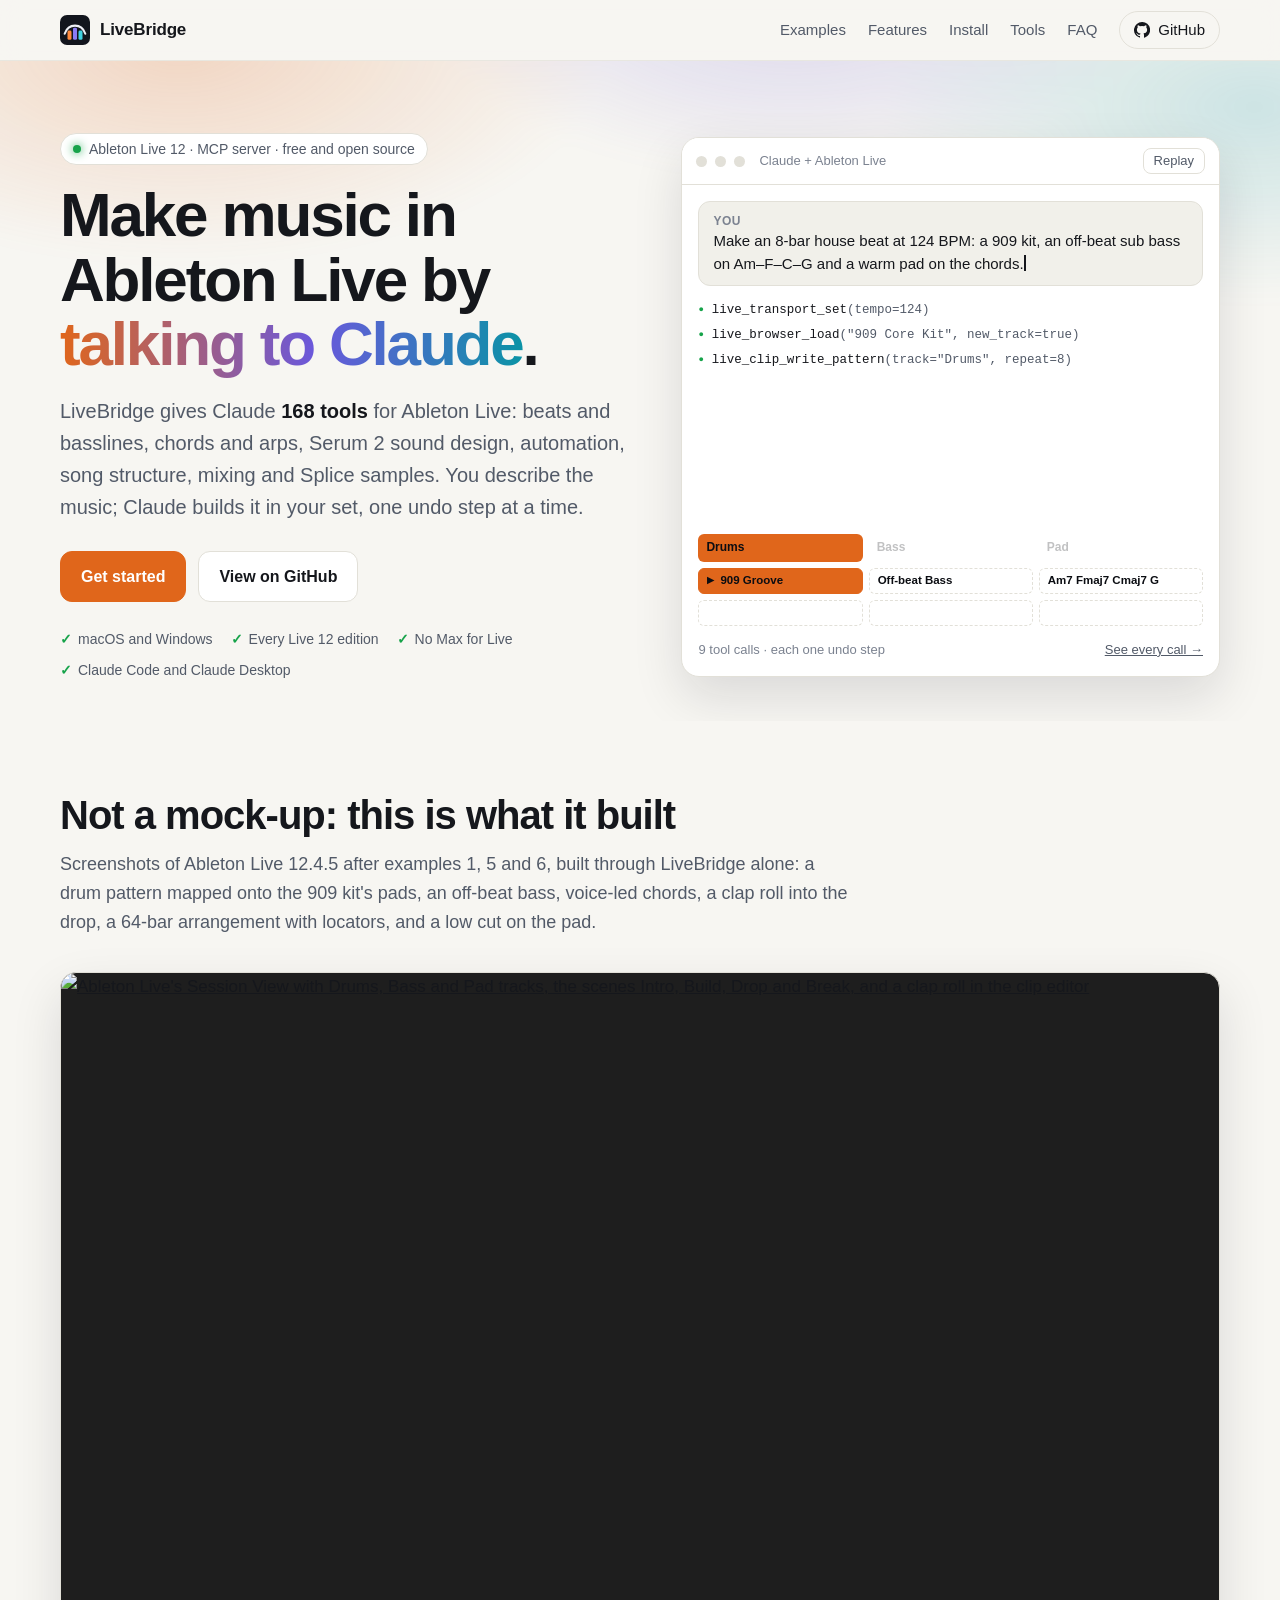
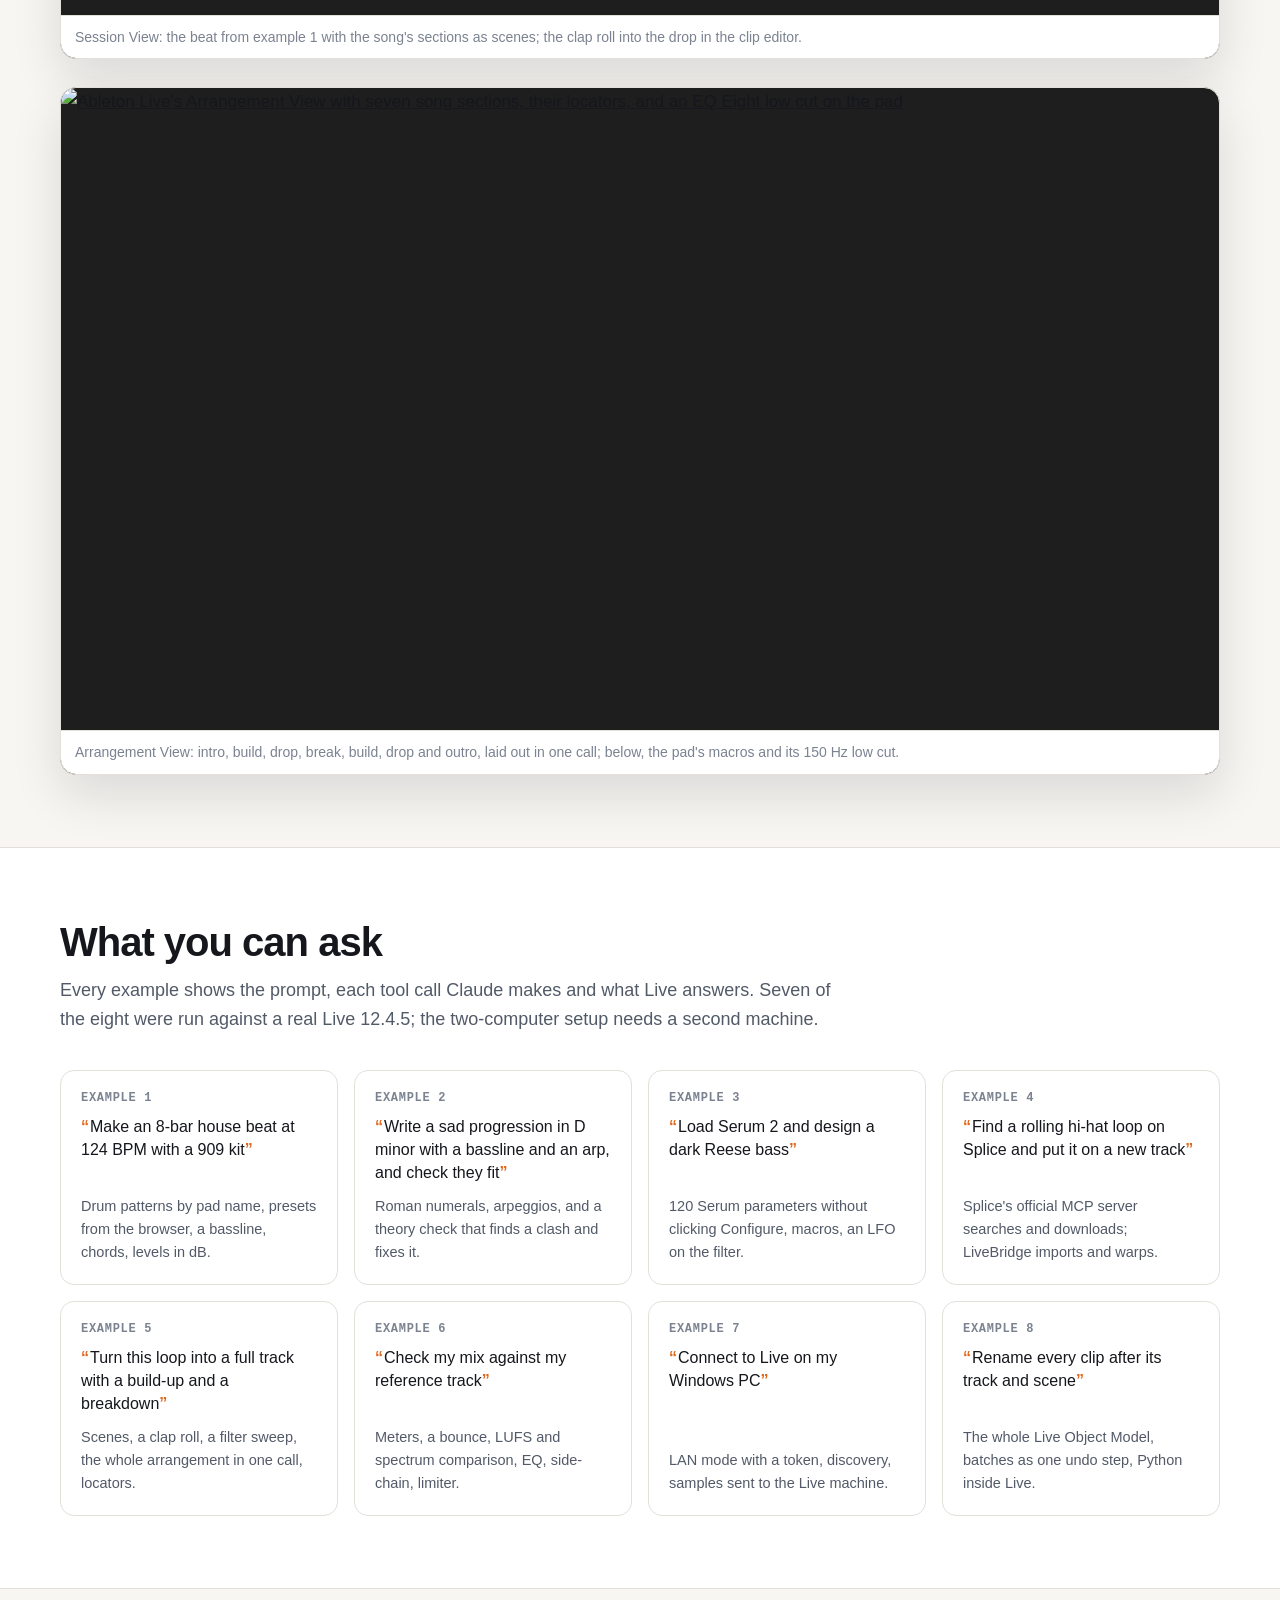
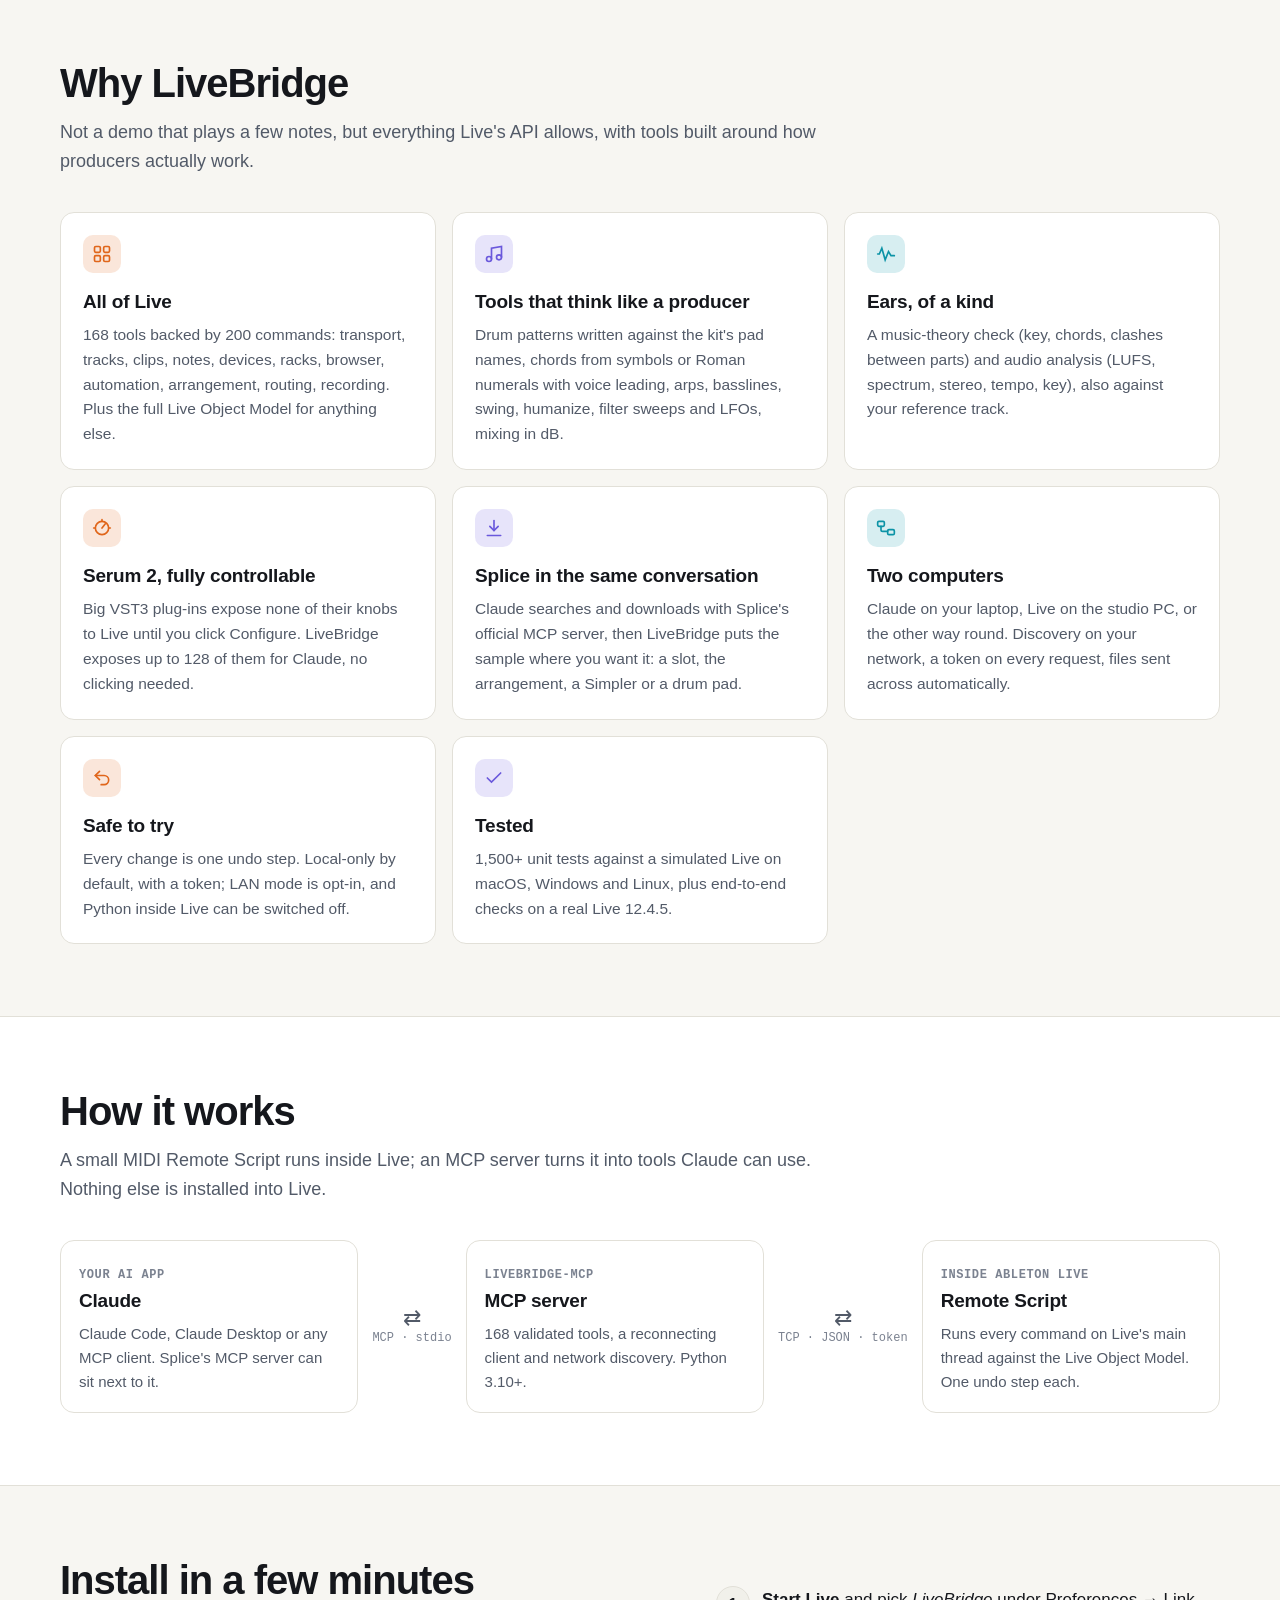
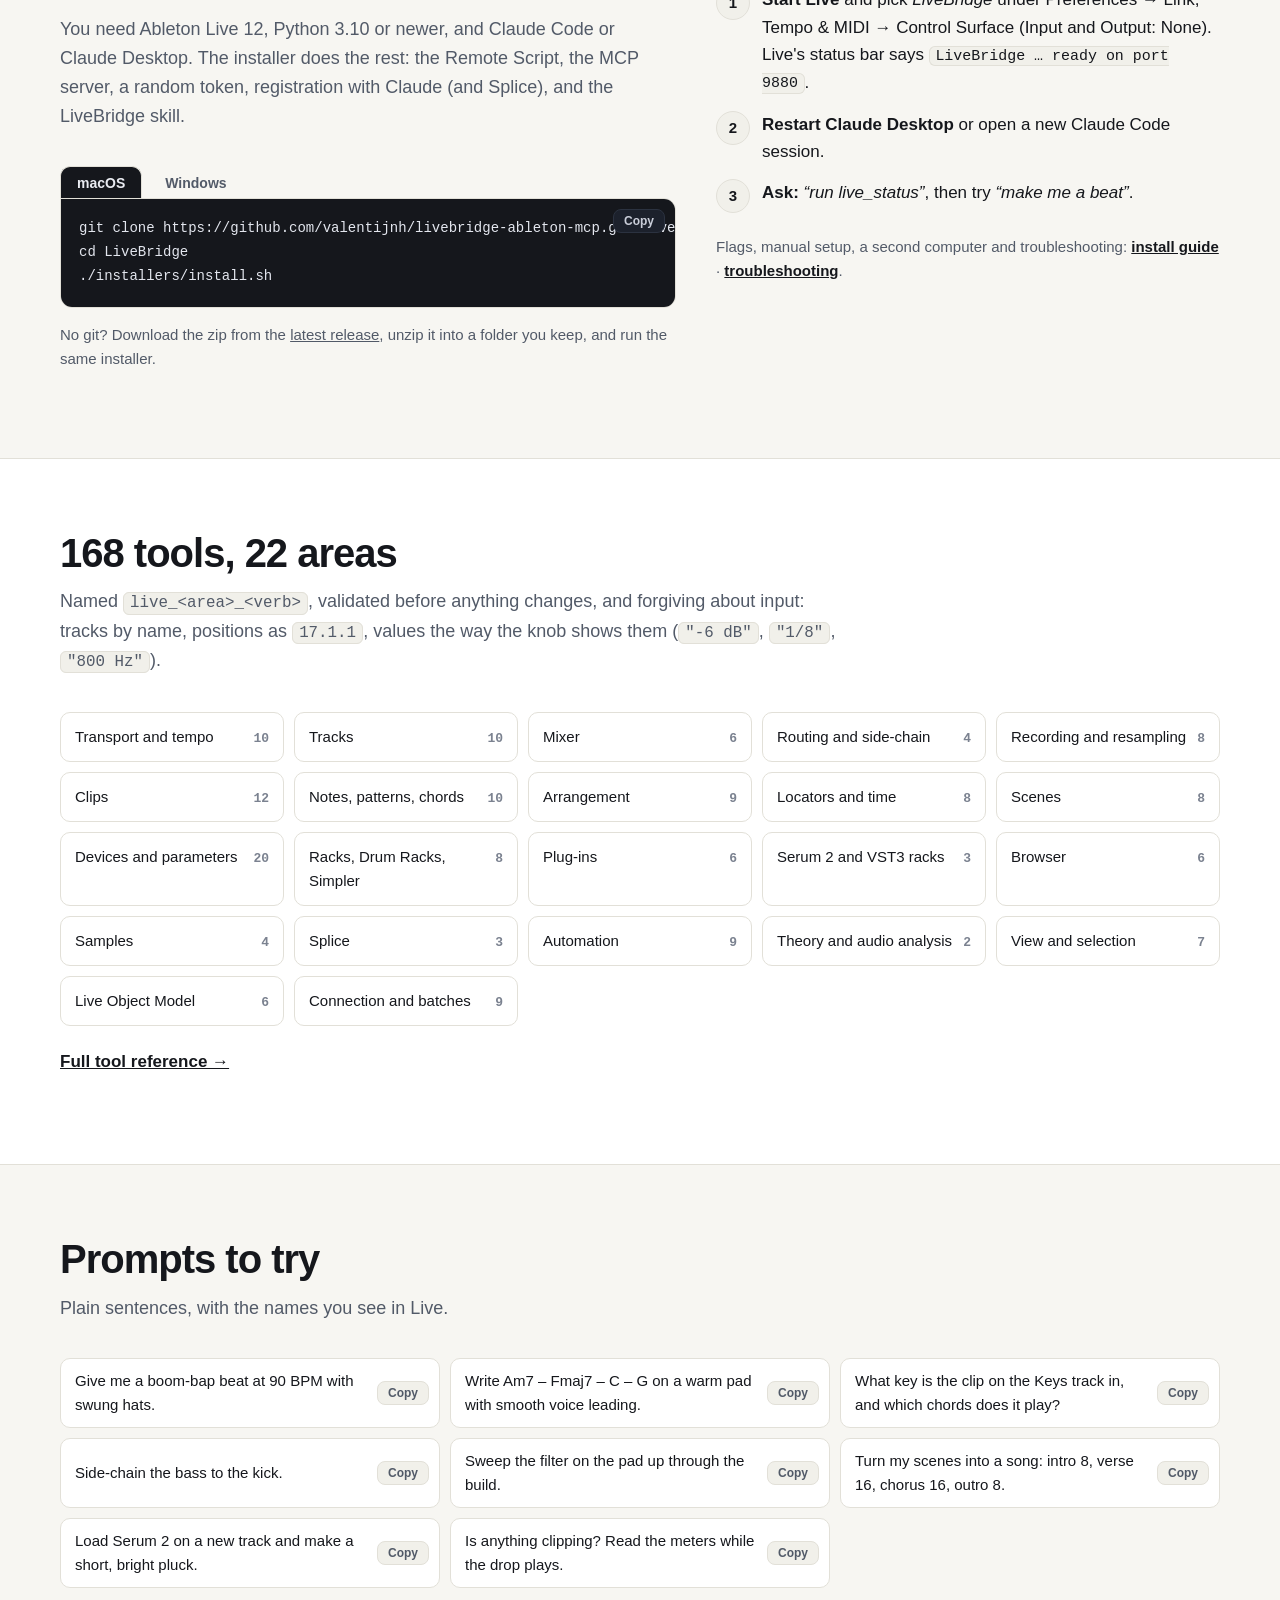
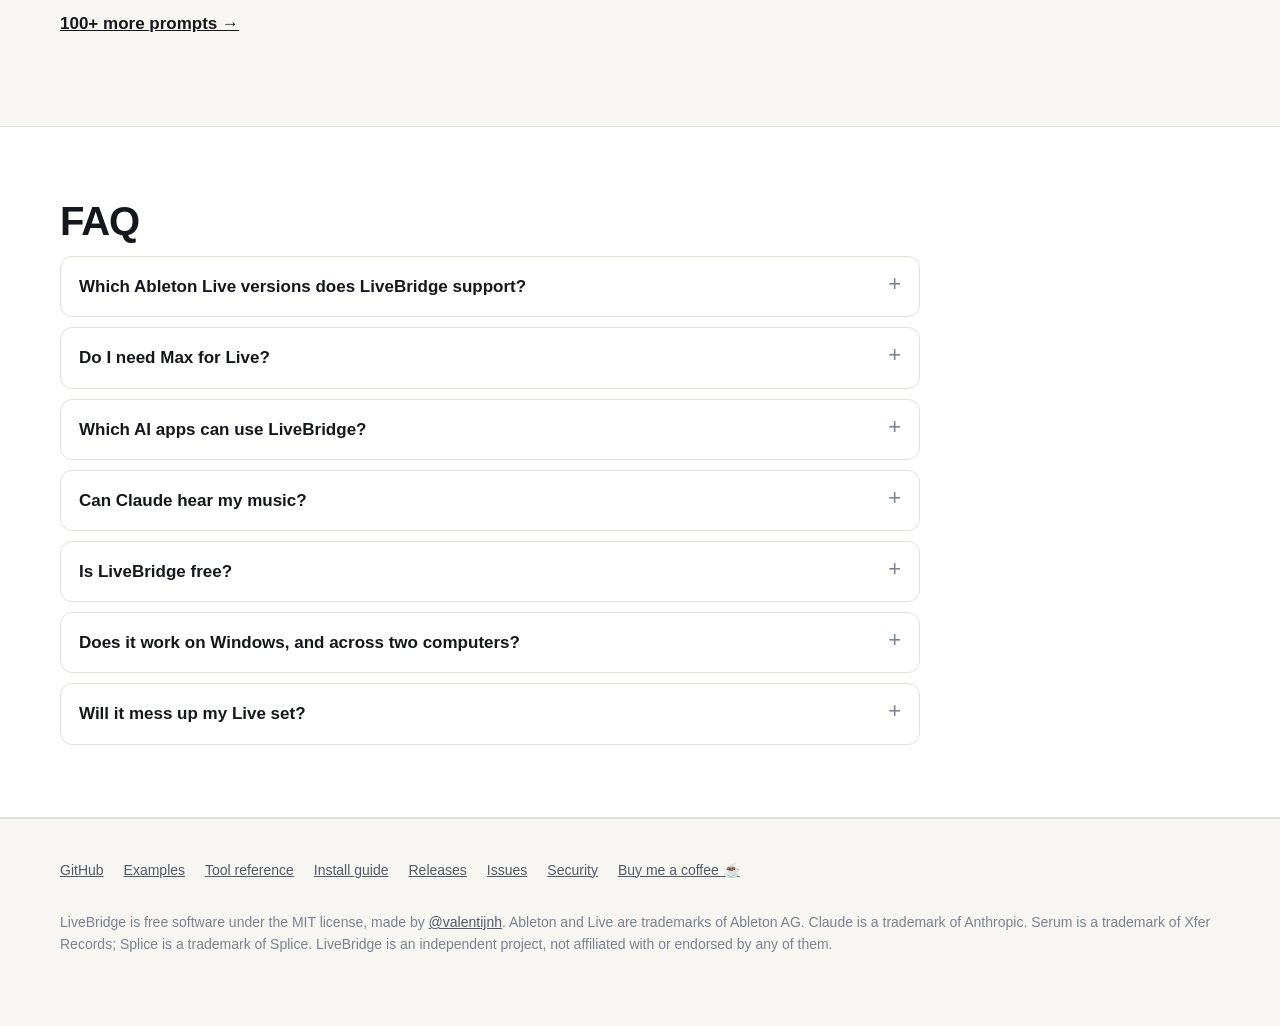
==== commit 67f86655: "Support links: Buy Me a Coffee (Sponsor button, README, website) Co-Authored-By: Claude Opus 5.5 <no" ====
--- a/site/index.html
+++ b/site/index.html
@@ -402,7 +402,7 @@
       <details><summary>Can Claude hear my music?</summary>
         <p>Not directly. Claude reads what Live knows (notes, devices, parameters, levels), checks harmony with a music-theory analysis and measures bounced audio: loudness, spectrum, stereo, tempo and key. Your ears still have the final say.</p></details>
       <details><summary>Is LiveBridge free?</summary>
-        <p>Yes, free and open source under the MIT license. You need Ableton Live 12 and a Claude plan; Splice is optional (searching is free, downloads use your Splice credits).</p></details>
+        <p>Yes, free and open source under the MIT license. You need Ableton Live 12 and a Claude plan; Splice is optional (searching is free, downloads use your Splice credits). If it helps your music, you can <a href="https://buymeacoffee.com/valentijnh">buy me a coffee</a>.</p></details>
       <details><summary>Does it work on Windows, and across two computers?</summary>
         <p>Yes. It runs on macOS and Windows, and Claude and Live can run on two different computers in your network, Mac and PC mixed.</p></details>
       <details><summary>Will it mess up my Live set?</summary>
@@ -422,6 +422,7 @@
       <a href="https://github.com/valentijnh/livebridge-ableton-mcp/releases">Releases</a>
       <a href="https://github.com/valentijnh/livebridge-ableton-mcp/issues">Issues</a>
       <a href="https://github.com/valentijnh/livebridge-ableton-mcp/blob/main/SECURITY.md">Security</a>
+      <a href="https://buymeacoffee.com/valentijnh">Buy me a coffee ☕</a>
     </nav>
     <p>LiveBridge is free software under the MIT license, made by <a href="https://github.com/valentijnh">@valentijnh</a>.
       Ableton and Live are trademarks of Ableton AG. Claude is a trademark of Anthropic. Serum is a
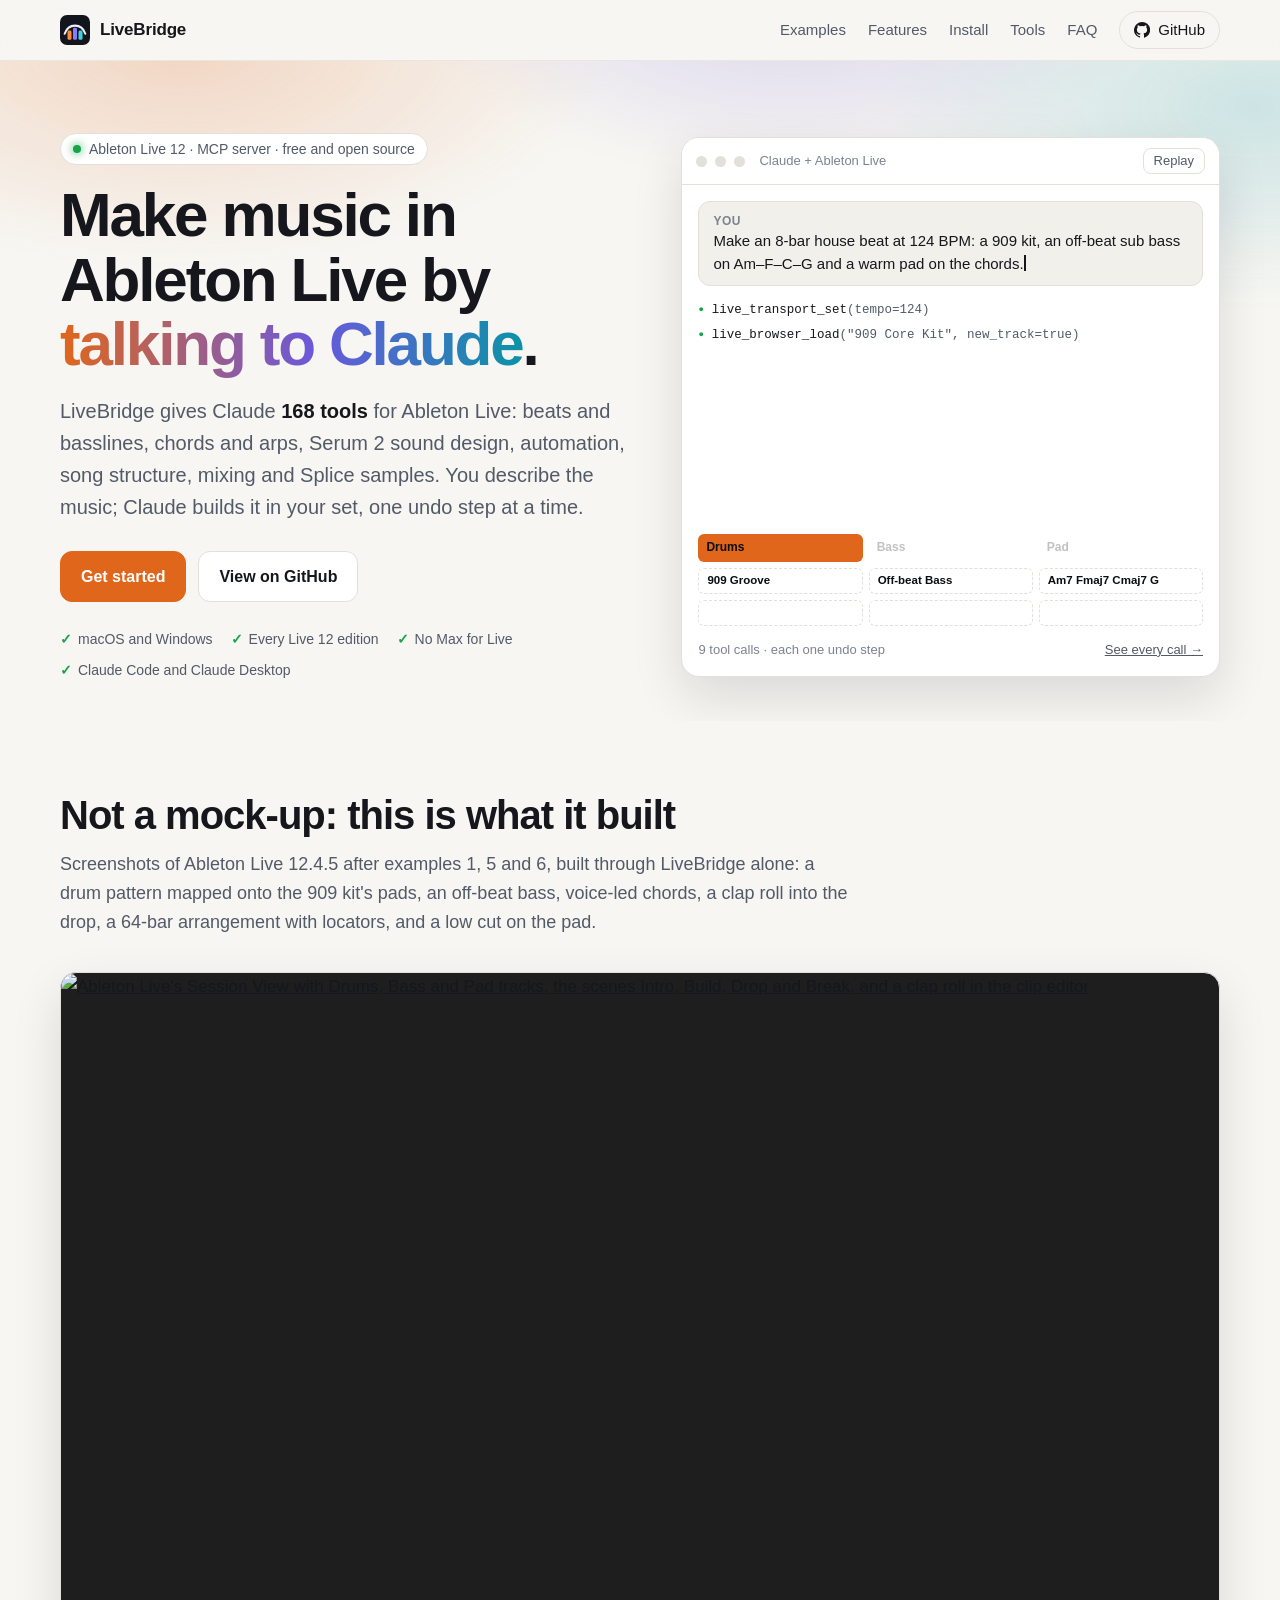
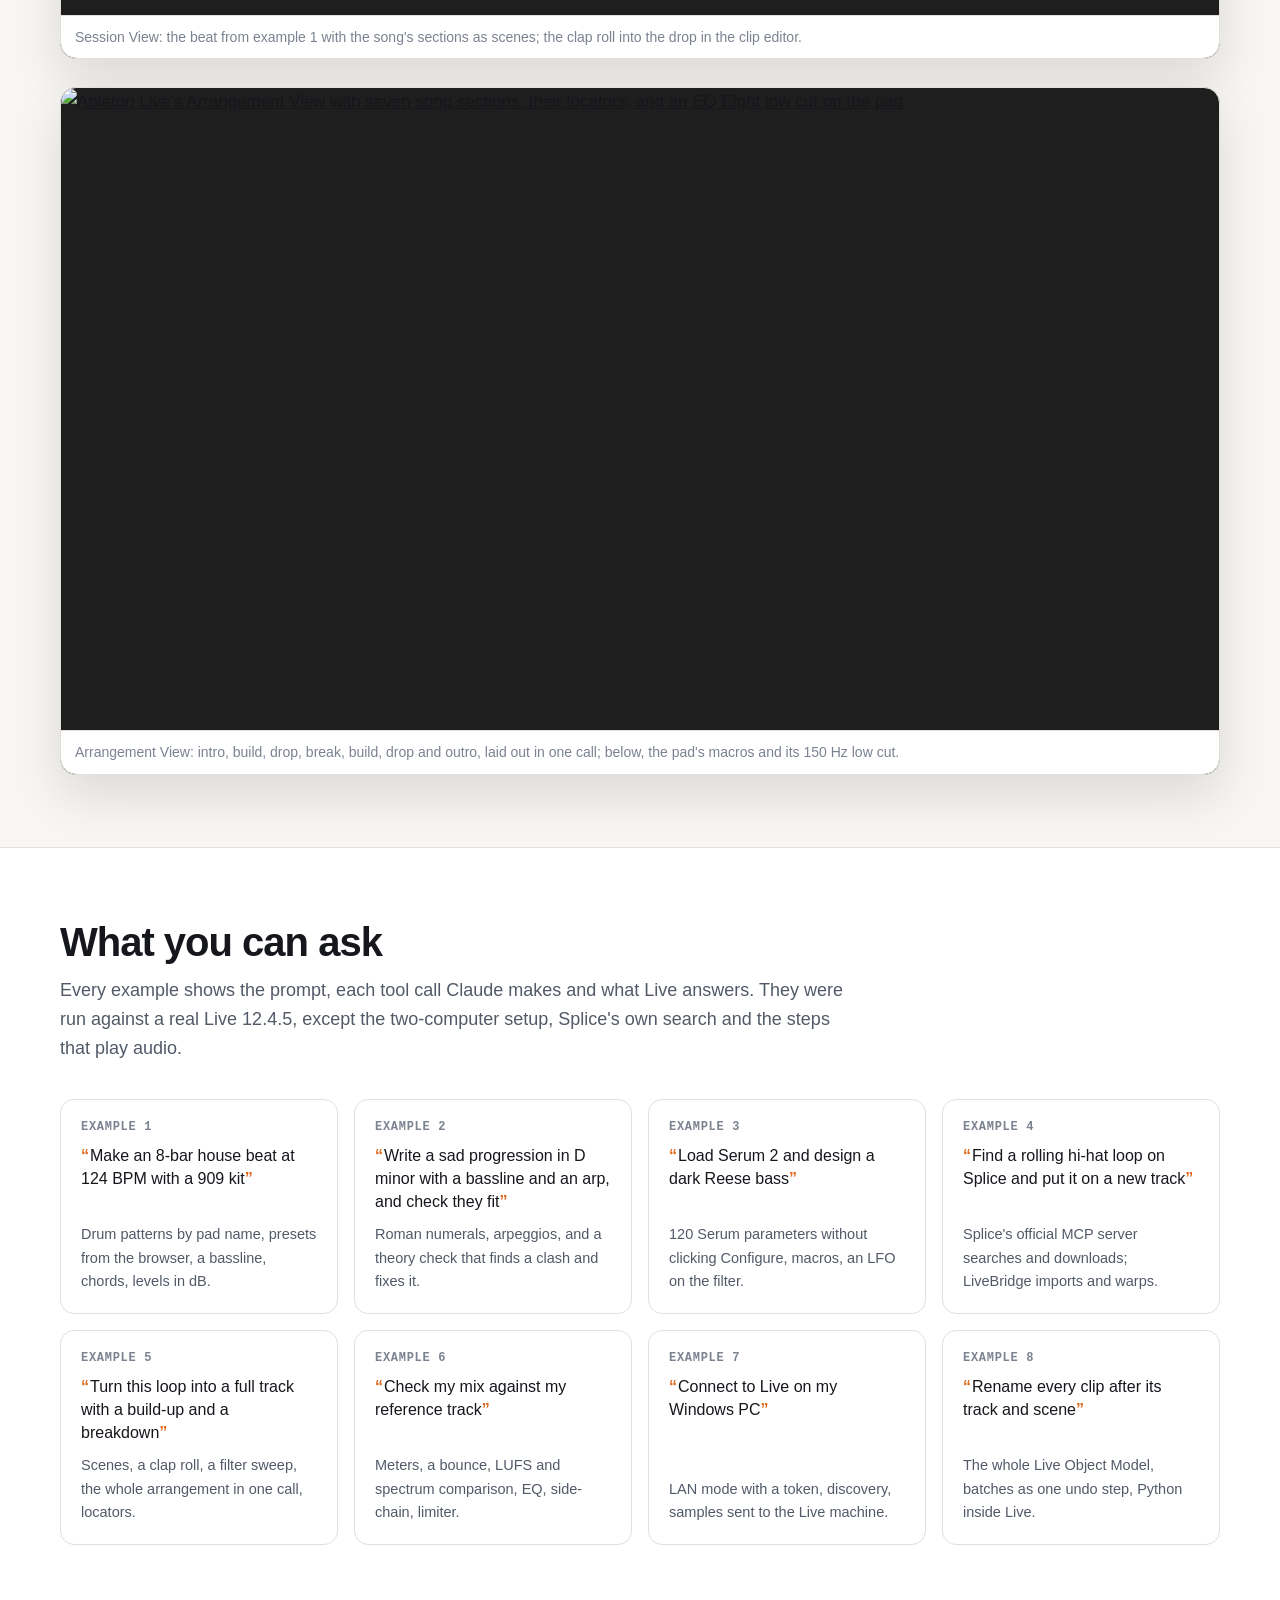
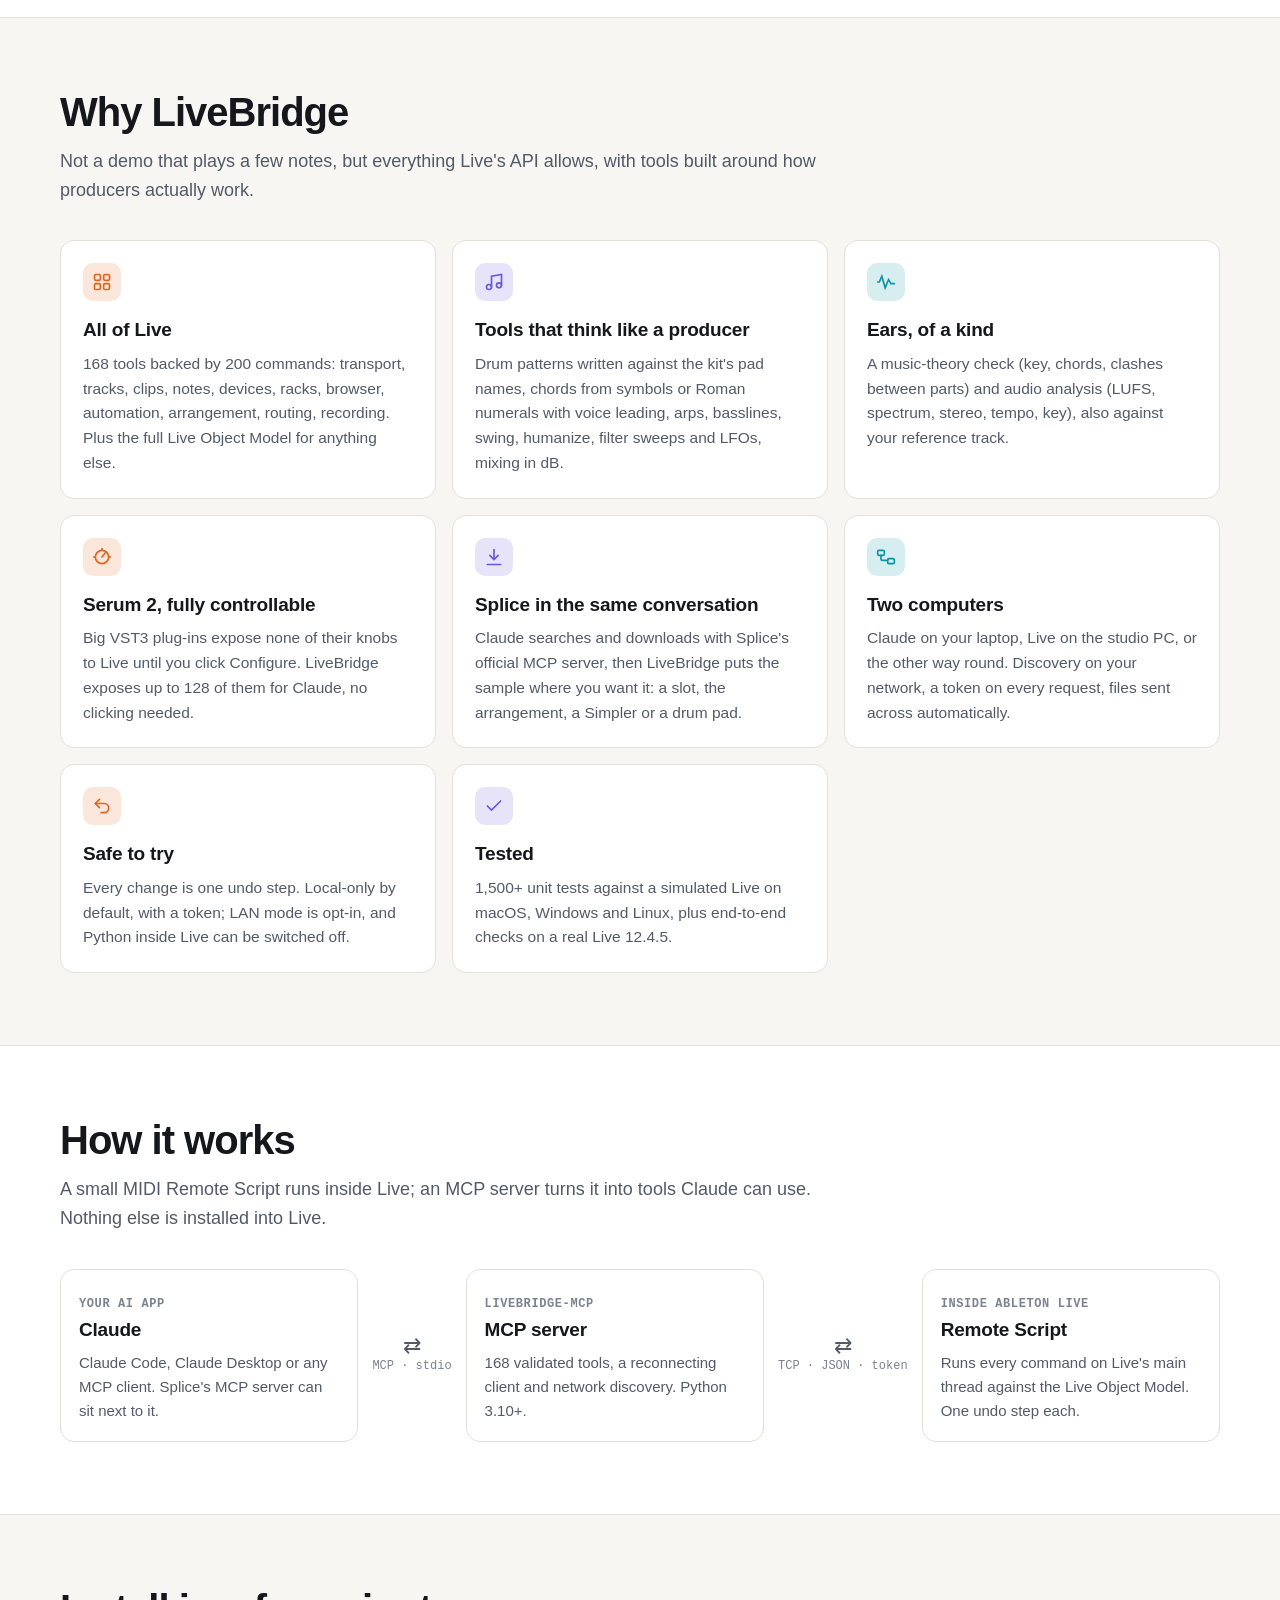
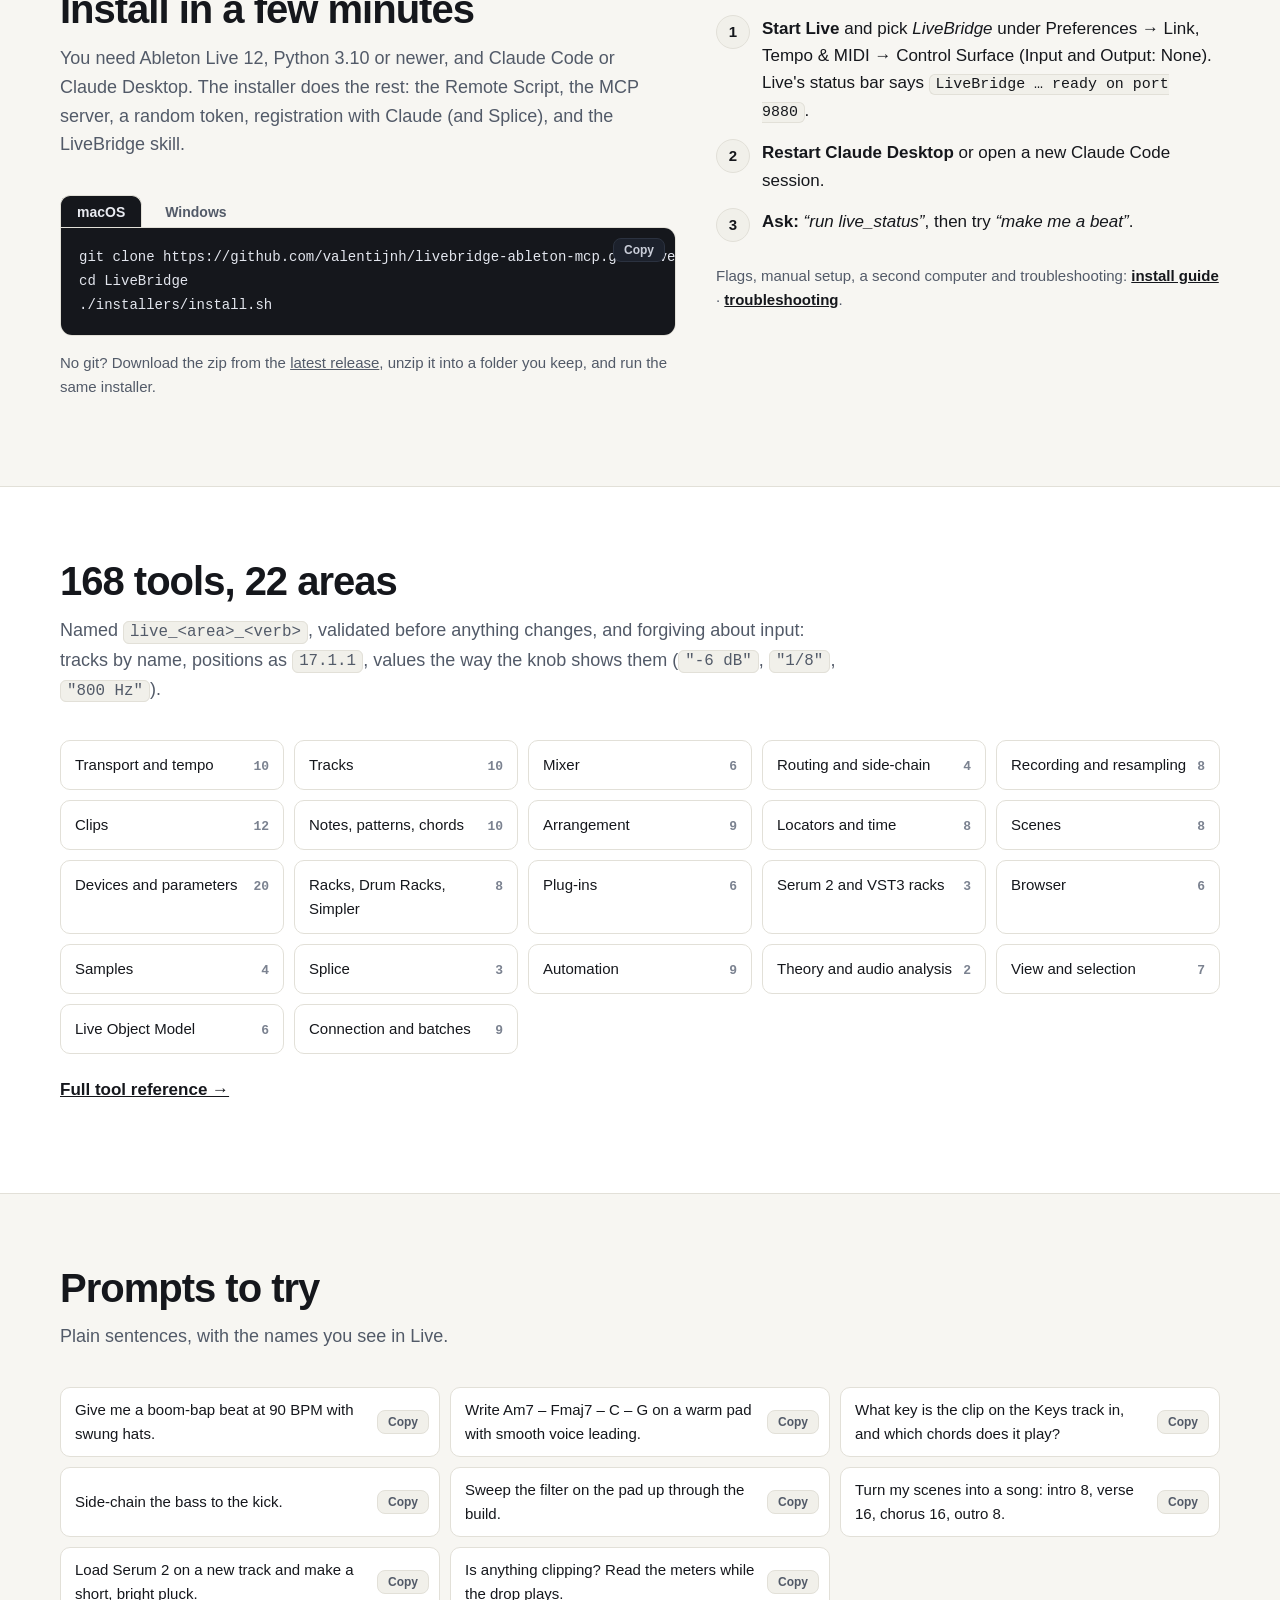
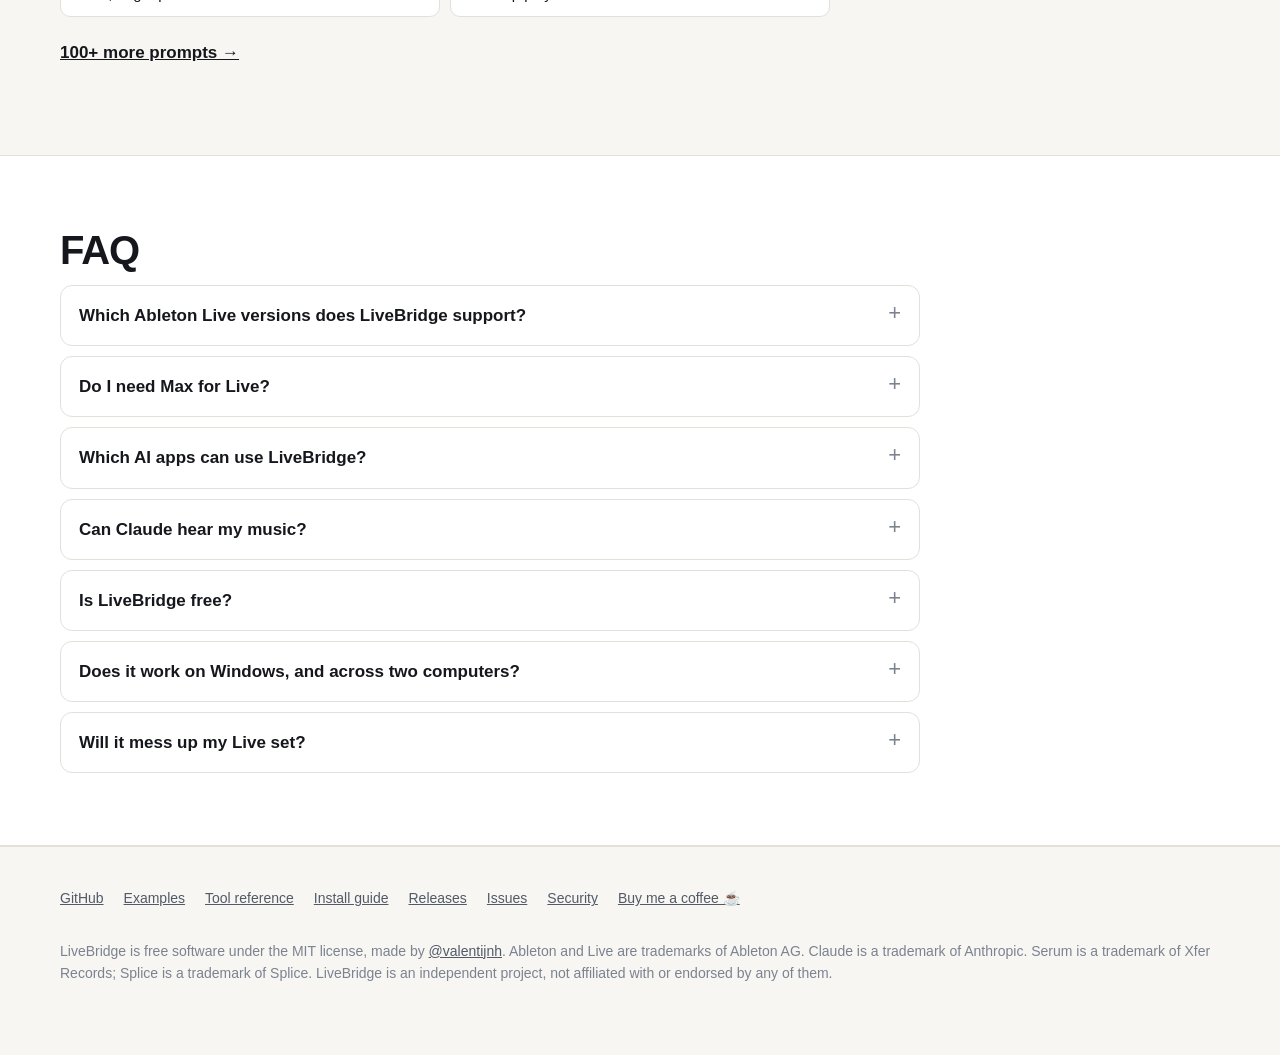
==== commit 890018ef: "Examples: say exactly which steps were run against a real Live Co-Authored-By: Claude Opus 5.5 <nore" ====
--- a/site/index.html
+++ b/site/index.html
@@ -182,8 +182,8 @@
   <div class="wrap">
     <h2 id="examples-title">What you can ask</h2>
     <p class="sub">Every example shows the prompt, each tool call Claude makes and what Live
-      answers. Seven of the eight were run against a real Live 12.4.5; the two-computer setup
-      needs a second machine.</p>
+      answers. They were run against a real Live 12.4.5, except the two-computer setup, Splice's
+      own search and the steps that play audio.</p>
     <div class="cards">
       <a class="card" href="https://github.com/valentijnh/livebridge-ableton-mcp/blob/main/examples/01-house-beat.md">
         <span class="num">EXAMPLE 1</span>
